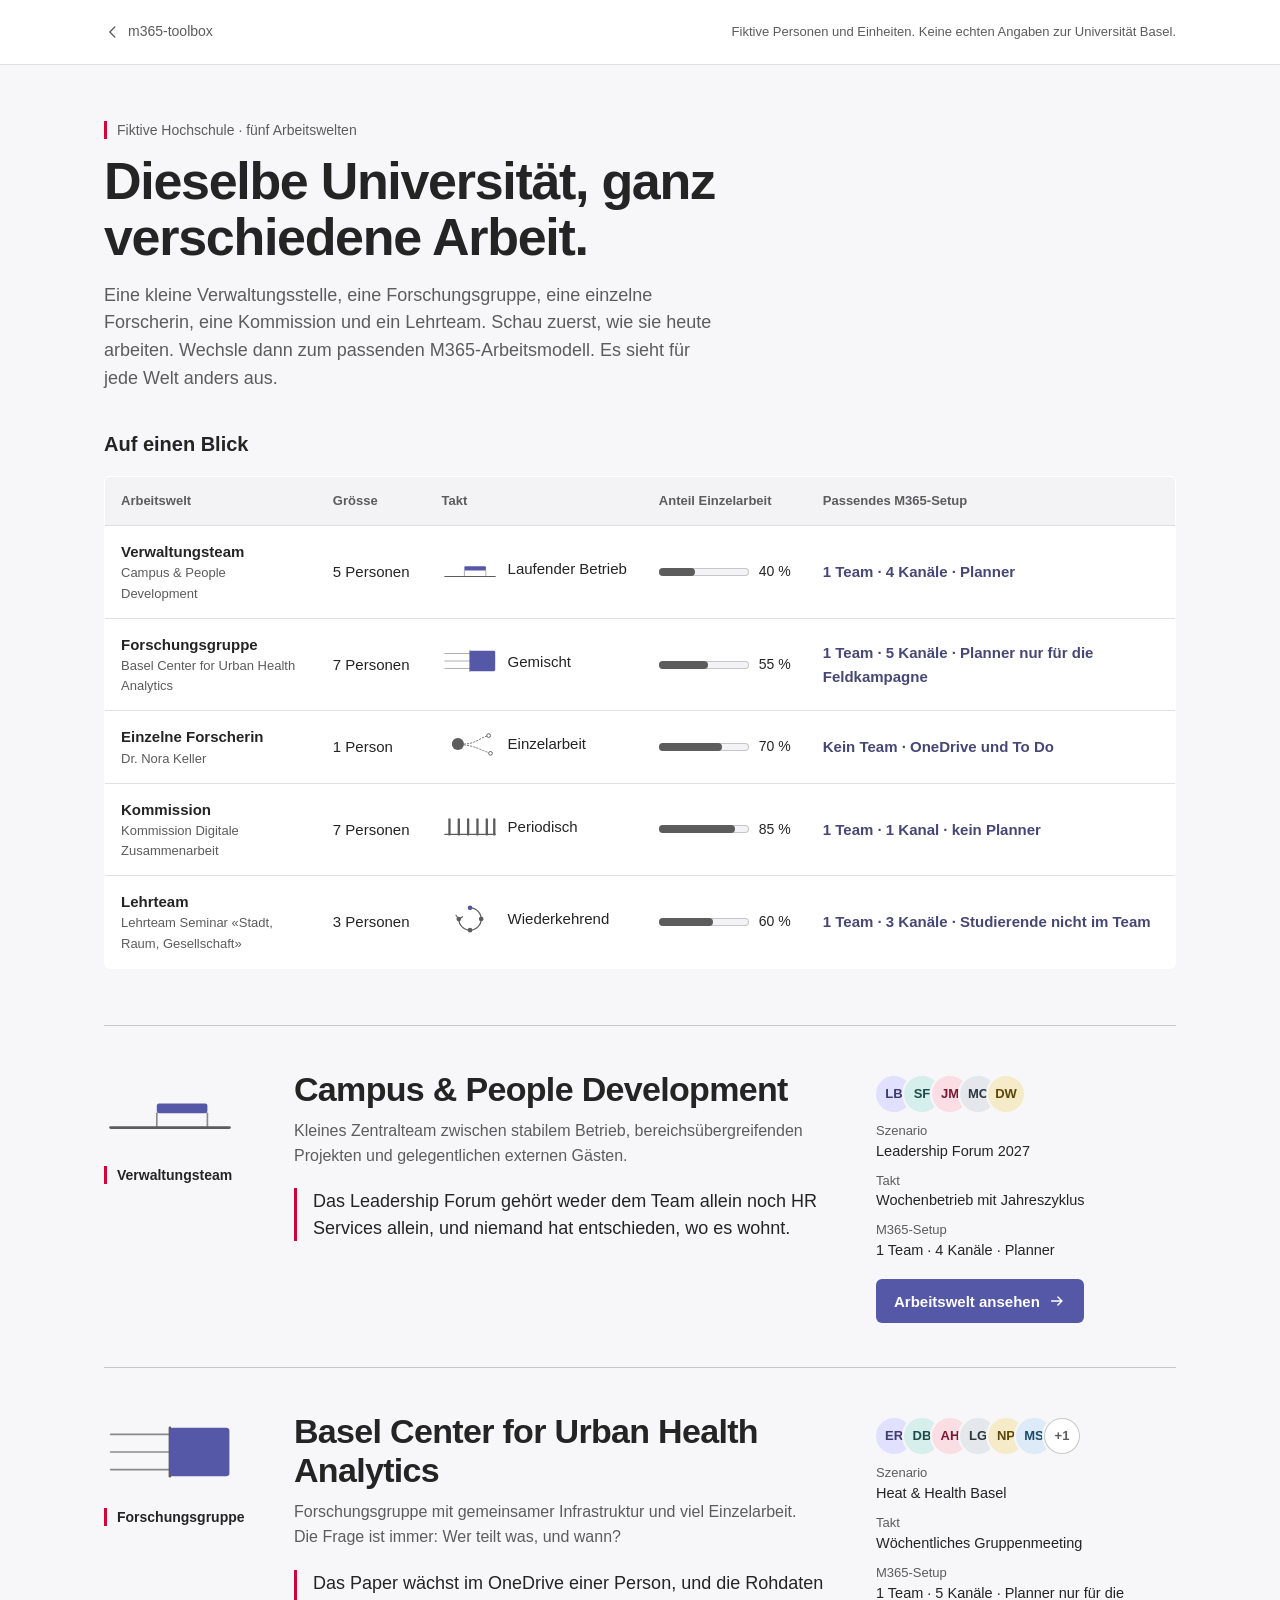
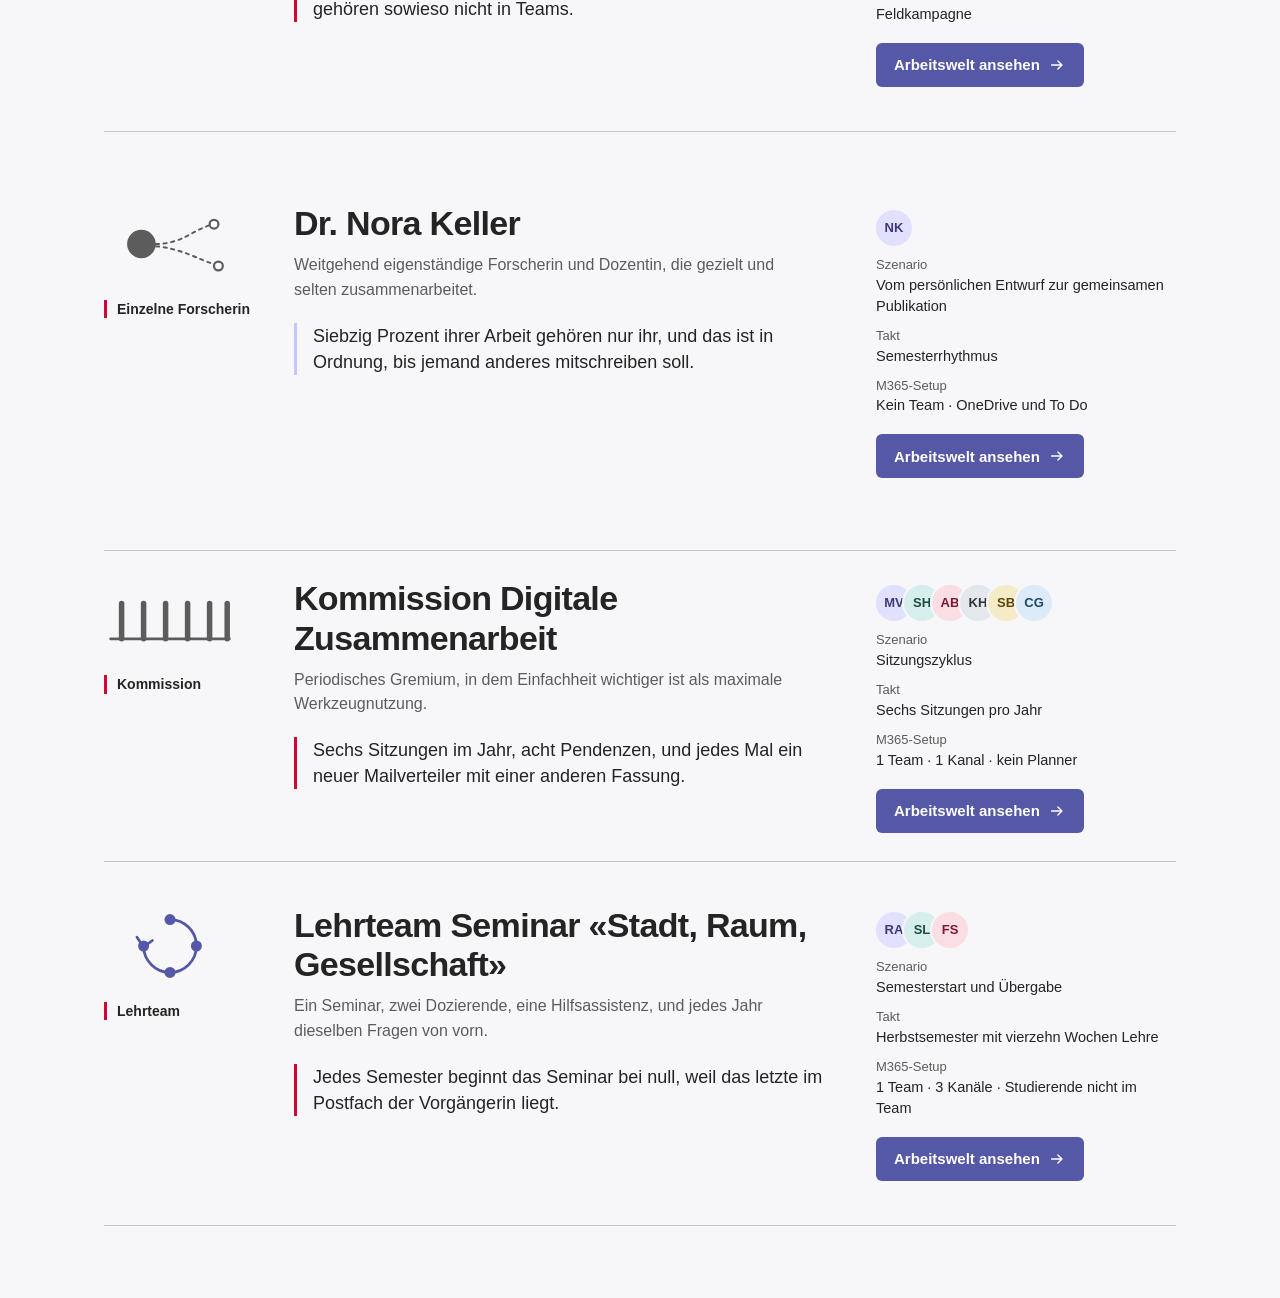
==== team-personas/higher-education/index.html @ 7a52d7ea "update ui" ====
<!DOCTYPE html>
<html lang="de">
<head>
<meta charset="UTF-8">
<meta name="viewport" content="width=device-width, initial-scale=1">
<title>Arbeitswelten Hochschule — m365-toolbox</title>
<meta name="description" content="Fünf fiktive Arbeitswelten einer Hochschule und je ein passendes M365-Arbeitsmodell.">
<link rel="stylesheet" href="../../assets/tokens.css">
<link rel="stylesheet" href="atlas.css">
</head>
<body>

<!-- Icon sprite: small hand-drawn line icons in the Fluent spirit. Always paired with a text label. -->
<svg width="0" height="0" style="position:absolute" aria-hidden="true" focusable="false">
  <defs>
    <symbol id="i-check" viewBox="0 0 20 20"><circle cx="10" cy="10" r="7.25" fill="none" stroke="currentColor" stroke-width="1.5"/><path d="M6.7 10.2l2.3 2.3 4.3-4.6" fill="none" stroke="currentColor" stroke-width="1.5" stroke-linecap="round" stroke-linejoin="round"/></symbol>
    <symbol id="i-alert" viewBox="0 0 20 20"><path d="M10 3.2l7 12.6H3z" fill="none" stroke="currentColor" stroke-width="1.5" stroke-linejoin="round"/><path d="M10 8.2v3.4" stroke="currentColor" stroke-width="1.5" stroke-linecap="round"/><circle cx="10" cy="13.6" r=".9" fill="currentColor"/></symbol>
    <symbol id="i-copy" viewBox="0 0 20 20"><rect x="7.25" y="7.25" width="9" height="9" rx="1.5" fill="none" stroke="currentColor" stroke-width="1.5"/><path d="M12.75 7.25V5A1.5 1.5 0 0 0 11.25 3.5H5A1.5 1.5 0 0 0 3.5 5v6.25A1.5 1.5 0 0 0 5 12.75h2.25" fill="none" stroke="currentColor" stroke-width="1.5"/></symbol>
    <symbol id="i-person" viewBox="0 0 20 20"><circle cx="10" cy="7" r="3" fill="none" stroke="currentColor" stroke-width="1.5"/><path d="M4.5 16.5c.6-3 2.6-4.5 5.5-4.5s4.9 1.5 5.5 4.5" fill="none" stroke="currentColor" stroke-width="1.5" stroke-linecap="round"/></symbol>
    <symbol id="i-box" viewBox="0 0 20 20"><ellipse cx="10" cy="5.5" rx="5.75" ry="2.25" fill="none" stroke="currentColor" stroke-width="1.5"/><path d="M4.25 5.5v9c0 1.25 2.6 2.25 5.75 2.25s5.75-1 5.75-2.25v-9M4.25 10c0 1.25 2.6 2.25 5.75 2.25s5.75-1 5.75-2.25" fill="none" stroke="currentColor" stroke-width="1.5"/></symbol>
    <symbol id="i-arrow" viewBox="0 0 20 20"><path d="M4 10h11m-4-4.5L15.5 10 11 14.5" fill="none" stroke="currentColor" stroke-width="1.5" stroke-linecap="round" stroke-linejoin="round"/></symbol>
    <symbol id="i-back" viewBox="0 0 20 20"><path d="M12 4.5L6.5 10 12 15.5" fill="none" stroke="currentColor" stroke-width="1.5" stroke-linecap="round" stroke-linejoin="round"/></symbol>
    <symbol id="i-print" viewBox="0 0 20 20"><path d="M6 7V3.75h8V7M6 13.5H4.25V7.75h11.5v5.75H14M6 11.75h8v4.5H6z" fill="none" stroke="currentColor" stroke-width="1.5" stroke-linejoin="round"/></symbol>
  </defs>
</svg>

<a class="skip" href="#main">Zum Inhalt</a>

<header class="site no-print">
  <div class="site-in">
    <a class="back" href="../../index.html"><svg class="ic" aria-hidden="true"><use href="#i-back"/></svg>m365-toolbox</a>
    <p class="site-note">Fiktive Personen und Einheiten. Keine echten Angaben zur Universität Basel.</p>
  </div>
</header>

<main id="main" tabindex="-1">
  <noscript><p class="wrap noscript">Diese Seite braucht JavaScript, um die Arbeitswelten aus <code>worlds.js</code> darzustellen.</p></noscript>
  <div id="app"></div>
</main>

<p id="live" class="sr-only" role="status" aria-live="polite"></p>

<script src="worlds.js"></script>
<script src="atlas.js"></script>
</body>
</html>
---- assets/tokens.css ----
/* ============================================================
   m365-toolbox — geteilte Tokens und Basiskomponenten
   Universität Basel CI
   ============================================================ */

:root{
  --ink:#2D373C;
  --ink-2:#46505A;
  --mint:#A5D7D2;
  --mint-light:#D2EBE9;
  --red:#D20537;
  --page:#F1F4F3;
  --card:#FFFFFF;
  --line:#DCE3E2;
  --line-strong:#B9C4C3;
}

*{margin:0;padding:0;box-sizing:border-box}
html{-webkit-text-size-adjust:100%}

body{
  font-family:"Segoe UI","Helvetica Neue",Arial,sans-serif;
  background:var(--page);
  color:var(--ink);
  line-height:1.55;
  padding:32px 20px 64px;
}
.wrap{max-width:1180px;margin:0 auto}

/* ---------- Kopf ---------- */
.back{
  display:inline-block;font-size:13.5px;color:var(--ink-2);
  text-decoration:none;border-bottom:1px solid var(--line-strong);
  margin-bottom:22px;padding-bottom:2px;
}
.back:hover{color:var(--red);border-color:var(--red)}

header{margin-bottom:28px;max-width:70ch}
.kicker{
  display:inline-block;font-size:13px;color:var(--ink-2);
  border-left:3px solid var(--red);padding-left:10px;margin-bottom:14px;
}
h1{
  font-size:clamp(28px,4.4vw,42px);font-weight:600;letter-spacing:-.02em;
  line-height:1.12;margin-bottom:12px;
}
header p{color:var(--ink-2);font-size:17px}

/* ---------- Flächen ---------- */
.panel{
  background:var(--card);border:1px solid var(--line);border-radius:4px;
  padding:32px;margin-bottom:20px;
}
.panel-head{
  display:flex;align-items:baseline;justify-content:space-between;
  gap:16px;flex-wrap:wrap;margin-bottom:20px;
}
.panel-head h2{font-size:20px;font-weight:600}
.panel-head p{font-size:14px;color:var(--ink-2)}

/* ---------- Bedienelemente ---------- */
.btn{
  font:inherit;font-size:14px;cursor:pointer;background:var(--ink);color:#fff;
  border:none;border-radius:3px;padding:10px 18px;
}
.btn:hover{background:#1c2428}
.btn:focus-visible{outline:3px solid var(--red);outline-offset:2px}
.btn.ghost{background:#fff;color:var(--ink);border:1.5px solid var(--line-strong)}
.btn.ghost:hover{background:var(--mint-light)}
.btn-row{display:flex;gap:10px;flex-wrap:wrap}

.link{
  background:none;border:none;font:inherit;font-size:14px;color:var(--ink-2);
  cursor:pointer;padding:4px 0;border-bottom:1px solid var(--line-strong);
}
.link:hover{color:var(--red);border-color:var(--red)}
.link:focus-visible{outline:2px solid var(--red);outline-offset:3px}
.nav{margin-top:24px;display:flex;gap:20px;align-items:center;flex-wrap:wrap}

footer{
  margin-top:40px;font-size:13px;color:var(--ink-2);
  display:flex;justify-content:space-between;gap:16px;flex-wrap:wrap;
}

@media(max-width:640px){
  body{padding:20px 14px 48px}
  .panel{padding:22px 18px}
}
@media print{
  body{background:#fff;padding:0}
  .panel{border:none;padding:0;margin-bottom:24px;break-inside:avoid}
  .no-print{display:none!important}
  .back{display:none}
}
@media(prefers-reduced-motion:reduce){*{transition:none!important}}
---- team-personas/higher-education/atlas.css ----
/* Higher-education atlas: local styles. Fluent 2 as reference grammar (type scale, neutrals, hairlines,
   restrained indigo), Uni Basel red/mint as identity. Uni colours come from ../../assets/tokens.css. */

:root{
  --brand-50:#F5F4FF;
  --brand-100:#ECEBFF;
  --brand-300:#C8C6FF;
  --brand-600:#5558A6;
  --brand-700:#464775;
  --bg:#F7F7F9;
  --surface:#FFFFFF;
  --surface-2:#F3F3F5;
  --text:#242424;
  --text-2:#5C5C5C;
  --stroke:#E0E0E0;
  --stroke-2:#C7C7C7;
  --danger:#C50F1F;
  --warn:#8A6D1D;
  --ok:#0F6E0F;
  --radius:6px;
  --shadow:0 1px 2px rgba(0,0,0,.08),0 2px 8px rgba(0,0,0,.05);
  --font:"Segoe UI","Segoe UI Variable","Helvetica Neue",Arial,sans-serif;
}

html{scroll-padding-top:76px}
body{
  font-family:var(--font);background:var(--bg);color:var(--text);
  font-size:16px;line-height:1.55;padding:0;
}
a{color:inherit}
/* tokens.css styles bare <header>; this page uses several */
header.site,header.hero,header.sec-h{max-width:none;margin-bottom:0}
:focus-visible{outline:2px solid var(--brand-600);outline-offset:2px;border-radius:2px}
main:focus{outline:none}
h1:focus{outline:none}
.sr-only{position:absolute;width:1px;height:1px;margin:-1px;padding:0;overflow:hidden;clip:rect(0,0,0,0);white-space:nowrap;border:0}
.skip{position:absolute;left:12px;top:-60px;background:var(--surface);padding:10px 14px;border:2px solid var(--brand-600);z-index:50}
.skip:focus{top:12px}
.ic{width:18px;height:18px;flex:none;vertical-align:-3px}
.wrap{max-width:1120px;margin:0 auto;padding:0 24px}
.noscript{padding-top:32px}
ul.plain{list-style:none;padding:0}
ul.plain li{padding:3px 0}
.k{font-size:13px;color:var(--text-2);margin-right:6px}

/* ---------- site bar ---------- */
.site{background:var(--surface);border-bottom:1px solid var(--stroke)}
.site-in{max-width:1120px;margin:0 auto;padding:12px 24px;display:flex;gap:16px;align-items:center;justify-content:space-between;flex-wrap:wrap}
.site .back{margin:0;border:0;display:inline-flex;gap:6px;align-items:center;font-size:14px;color:var(--text-2);padding:8px 0;min-height:40px;text-decoration:none}
.site .back:hover{color:var(--brand-600);text-decoration:underline}
.site-note{font-size:13px;color:var(--text-2)}

/* ---------- atlas intro ---------- */
.kick{font-size:14px;color:var(--text-2);border-left:3px solid var(--red);padding-left:10px;margin-bottom:14px;line-height:1.3}
.intro{padding:56px 0 36px;max-width:70ch}
.intro h1,.hero h1{font-size:clamp(32px,5.2vw,52px);font-weight:600;letter-spacing:-.025em;line-height:1.08}
.lede{font-size:18px;color:var(--text-2);margin-top:16px;max-width:62ch}
.h-sec{font-size:20px;font-weight:600;margin-bottom:16px}

/* ---------- at-a-glance table ---------- */
.glance{margin-bottom:56px}
.cmp{width:100%;border-collapse:collapse;background:var(--surface);border:1px solid var(--stroke);border-radius:var(--radius);overflow:hidden;font-size:15px}
.cmp th,.cmp td{text-align:left;padding:14px 16px;vertical-align:middle;border-bottom:1px solid var(--stroke)}
.cmp thead th{font-size:13px;font-weight:600;color:var(--text-2);background:var(--surface-2)}
.cmp tbody tr:last-child>*{border-bottom:0}
.cmp tbody th{font-weight:600}
.cmp td{white-space:nowrap}
.cmp td.fp{white-space:normal}
.cmp tbody th a{text-decoration:none}
.cmp tbody th a:hover{color:var(--brand-600);text-decoration:underline}
.cmp .sub{display:block;font-weight:400;font-size:13px;color:var(--text-2);max-width:26ch}
.cmp .fp{font-weight:600;color:var(--brand-700)}
.tkt{display:inline-flex;align-items:center;gap:10px}
.tkt .glyph{width:56px;height:34px}
.meter{display:flex;align-items:center;gap:10px}
.meter .bar{display:block;position:relative;width:90px;height:8px;border-radius:4px;background:var(--surface-2);box-shadow:inset 0 0 0 1px var(--stroke-2)}
.meter .bar::after{content:"";position:absolute;inset:0 auto 0 0;width:var(--v);border-radius:4px;background:var(--text-2)}
.meter .num{font-size:14px;font-variant-numeric:tabular-nums;min-width:3.4ch}
.meter.big{margin-bottom:12px}
.meter.big .bar{width:100%;height:10px;border-radius:5px}
.meter.big .bar::after{border-radius:5px}

/* ---------- glyphs ---------- */
.glyph{display:block;width:120px;height:72px;color:var(--text-2)}
.glyph .g-base{stroke:currentColor;stroke-width:2.5;stroke-linecap:round;fill:none}
.glyph .g-thin{stroke:currentColor;stroke-width:1.5;stroke-linecap:round;fill:none;opacity:.7}
.glyph .g-tick{stroke:currentColor;stroke-width:5;stroke-linecap:round}
.glyph .g-acc{fill:var(--brand-600);stroke:none}
.glyph .g-solid{fill:currentColor}
.glyph .g-dot{fill:var(--surface);stroke:currentColor;stroke-width:2}
.glyph .g-dash{stroke:currentColor;stroke-width:1.75;stroke-dasharray:3 4;fill:none;stroke-linecap:round}

/* ---------- avatars ---------- */
.av{width:36px;height:36px;border-radius:50%;display:inline-flex;align-items:center;justify-content:center;font-size:13px;font-weight:600;flex:none;box-shadow:0 0 0 2px var(--bg)}
.av-0{background:#E2E0FF;color:#3B3C73}.av-1{background:#D6EFEC;color:#1E4D49}.av-2{background:#FBDDE4;color:#7A1932}
.av-3{background:#E4E7EB;color:#2D373C}.av-4{background:#F6EBC8;color:#5C4709}.av-5{background:#DCEBF7;color:#1B4A6B}
.av-more{background:var(--surface);color:var(--text-2);box-shadow:inset 0 0 0 1px var(--stroke-2),0 0 0 2px var(--bg)}
.avs{list-style:none;display:flex;padding:0}
.avs li+li{margin-left:-8px}

/* ---------- atlas world rows ---------- */
.worlds{padding-bottom:72px}
.world{display:grid;grid-template-columns:150px minmax(0,1fr) 300px;gap:40px;padding:44px 0;border-top:1px solid var(--stroke-2);align-items:start}
.world:last-child{border-bottom:1px solid var(--stroke-2)}
.world-sig .glyph{width:132px;height:80px;margin-bottom:16px}
.world-sig .kick{font-weight:600;color:var(--text);margin:0}
.world h2{font-size:clamp(24px,3.2vw,34px);font-weight:600;letter-spacing:-.02em;line-height:1.15}
.world h2 a{text-decoration:none}
.world h2 a:hover{color:var(--brand-600)}
.world .tag{color:var(--text-2);margin-top:10px;max-width:58ch}
.tension{margin:20px 0 0;max-width:58ch;font-size:18px;line-height:1.45;font-weight:500;border-left:3px solid var(--red);padding-left:16px}
.world-side{display:flex;flex-direction:column;gap:10px;padding-top:6px}
.world-side .meta{font-size:14.5px;line-height:1.45}
.world-side .meta .k{display:block;margin:0}
.go{display:inline-flex;align-items:center;gap:8px;margin-top:8px;align-self:flex-start;min-height:44px;padding:0 18px;border-radius:var(--radius);background:var(--brand-600);color:#fff;text-decoration:none;font-weight:600;font-size:15px}
.go:hover{background:var(--brand-700)}
.go:focus-visible{outline-color:var(--text);outline-offset:3px}
/* patterns change the row's rhythm, not only its copy */
.world[data-pattern=solo]{padding:72px 0}
.world[data-pattern=solo] .tension{border-left-color:var(--brand-300)}
.world[data-pattern=periodic]{padding:28px 0}
.world[data-pattern=cyclic] .world-sig .glyph{color:var(--brand-600)}
.world[data-pattern=mixed] .world-main{max-width:68ch}

/* ---------- world page ---------- */
.world-page{padding-bottom:72px}
.crumbs{display:flex;gap:10px;align-items:center;font-size:14px;color:var(--text-2);padding:22px 0 8px;flex-wrap:wrap}
.crumbs a{display:inline-flex;align-items:center;min-height:40px;text-decoration:underline;text-underline-offset:3px}
.crumbs a:hover{color:var(--brand-600)}
.hero{display:grid;grid-template-columns:minmax(0,1fr) 320px;gap:56px;padding:28px 0 44px;align-items:start}
.hero .lede{margin-top:14px}
.hero-side{padding-top:6px}
.hero-side .glyph{width:156px;height:94px;margin-bottom:20px}
.facts{display:grid;gap:0}
.facts>div{display:grid;grid-template-columns:96px 1fr;gap:12px;padding:10px 0;border-top:1px solid var(--stroke)}
.facts dt{font-size:13px;color:var(--text-2);padding-top:2px}
.facts dd{font-size:15px;font-weight:500}

/* ---------- the switch ---------- */
.switch{position:sticky;top:0;z-index:20;background:rgba(247,247,249,.97);border-bottom:1px solid var(--stroke);box-shadow:0 1px 0 rgba(0,0,0,.02)}
.switch-in{display:flex;gap:16px;align-items:center;justify-content:space-between;padding:10px 0}
.tabs{display:inline-flex;background:var(--surface-2);border:1px solid var(--stroke-2);border-radius:8px;padding:3px;gap:2px;max-width:100%}
.tab{font:inherit;font-size:15px;font-weight:600;color:var(--text-2);background:transparent;border:0;border-radius:6px;padding:0 20px;min-height:42px;cursor:pointer;white-space:nowrap}
.tab:hover{color:var(--text);background:rgba(255,255,255,.7)}
.tab[aria-selected=true]{background:var(--surface);color:var(--text);box-shadow:var(--shadow)}
#tab-heute[aria-selected=true]{box-shadow:var(--shadow),inset 0 -3px 0 var(--red)}
#tab-m365[aria-selected=true]{color:var(--brand-700);box-shadow:var(--shadow),inset 0 -3px 0 var(--brand-600)}
#tab-vergleich[aria-selected=true]{box-shadow:var(--shadow),inset 0 -3px 0 var(--text-2)}
.tab-cmp{display:none}
.print{font:inherit;font-size:14px;color:var(--text-2);background:none;border:0;display:inline-flex;gap:6px;align-items:center;min-height:42px;padding:0 10px;cursor:pointer;border-radius:var(--radius)}
.print:hover{color:var(--brand-600);background:var(--brand-50)}
@media (min-width:1000px){.tab-cmp{display:inline-block}}

/* ---------- panels and sections ---------- */
.panel{padding-top:32px}
.panel[hidden]{display:none}
.side-tag{font-size:13px;font-weight:600;color:var(--text-2);padding-bottom:8px;border-bottom:3px solid var(--red);display:inline-block;margin-bottom:8px}
.panel-b .side-tag{border-bottom-color:var(--brand-600);color:var(--brand-700)}
.sec{display:grid;grid-template-columns:230px minmax(0,1fr);gap:40px;padding:36px 0;border-top:1px solid var(--stroke)}
.panel>.side-tag+.sec{border-top:0;padding-top:20px}
.sec-h h3{font-size:22px;font-weight:600;letter-spacing:-.01em;line-height:1.2}
.sec-h p{font-size:14.5px;color:var(--text-2);margin-top:6px;max-width:26ch}
.sec-b{min-width:0;max-width:78ch}
.sec-b h4{font-size:15px;font-weight:600;margin-bottom:8px}
.sec-b h4.sub-h{margin-top:28px;color:var(--text-2);font-size:14px}
.sec-b>.sub-h:first-child{margin-top:0}
.sec-b p{max-width:68ch}
.note{font-size:14px;color:var(--text-2)}

/* people */
.people{list-style:none;padding:0;display:grid;gap:0}
.people li{display:flex;gap:14px;align-items:flex-start;padding:12px 0;border-top:1px solid var(--stroke)}
.people li:first-child{border-top:0;padding-top:0}
.pn{display:grid;gap:1px;font-size:15px}
.pn span{color:var(--text-2);font-size:14px}
.pn .pf{color:var(--text);font-size:14.5px;margin-top:2px}
.rings{margin-top:28px;display:grid;gap:0}
.ring{border-left:3px solid var(--stroke-2);padding:2px 0 2px 16px;margin-bottom:18px}
.ring h4{font-size:14px;color:var(--text-2);margin-bottom:6px}
.ring ul{list-style:none;padding:0}
.ring li{padding:2px 0}
.r-near{border-left-color:var(--mint)}
.r-occ{border-left-color:var(--stroke-2)}
.r-ext{border-left-color:var(--brand-300);border-left-style:dashed}
.ring .people li{border:0;padding:6px 0}

/* rhythm */
.steps{list-style:none;padding:0;counter-reset:s;display:grid;grid-template-columns:repeat(auto-fit,minmax(150px,1fr));gap:0;margin-bottom:18px}
.steps li{counter-increment:s;position:relative;padding:14px 14px 0 0;border-top:3px solid var(--stroke-2);font-size:14.5px;font-weight:500}
.steps li::before{content:counter(s);display:block;font-size:12.5px;color:var(--text-2);font-weight:400;margin-bottom:2px}
.steps li:first-child{border-top-color:var(--text-2)}
.life{color:var(--text-2);font-size:15px}
.mix{margin-top:24px}
.scen{margin-top:28px;padding:20px 22px;background:var(--surface);border:1px solid var(--stroke);border-left:3px solid var(--red);border-radius:var(--radius)}
.scen h4{font-size:16px;margin-bottom:6px}
.scen .stakes{color:var(--text-2);font-size:15px;margin-top:8px}
.stages{list-style:none;padding:0;margin-top:14px;display:grid;gap:8px}
.stages li{display:grid;gap:0;font-size:14.5px;padding-left:14px;border-left:2px solid var(--stroke-2)}
.stages li span{color:var(--text-2)}

/* tools and artefacts */
.tools{list-style:none;padding:0;background:var(--surface);border:1px solid var(--stroke);border-radius:var(--radius)}
.tool{display:flex;gap:16px;justify-content:space-between;align-items:flex-start;padding:12px 16px;border-top:1px solid var(--stroke)}
.tool:first-child{border-top:0}
.tn{display:grid;gap:0;min-width:0;font-size:15px}
.tn span{font-size:14px;color:var(--text-2)}
.role{display:inline-flex;gap:6px;align-items:flex-start;font-size:13.5px;font-weight:500;text-align:right;max-width:22ch;line-height:1.3;padding-top:2px}
.role .ic{width:16px;height:16px;margin-top:1px}
.tone-ok .role{color:var(--ok)}
.tone-bad .role{color:var(--danger)}
.tone-out .role{color:var(--brand-700)}
.arts{list-style:none;padding:0}
.arts li{padding:12px 0;border-top:1px solid var(--stroke)}
.arts li:first-child{border-top:0;padding-top:0}
.an{display:flex;gap:10px;align-items:baseline;flex-wrap:wrap}
.arts p{font-size:14.5px;color:var(--text-2);margin-top:2px}
.st{font-size:12.5px;color:var(--text-2);border:1px solid var(--stroke-2);border-radius:10px;padding:0 8px;line-height:1.5}
.st-shared{border-color:var(--brand-300);color:var(--brand-700)}

.frictions{list-style:none;padding:0}
.frictions li{padding:9px 0 9px 22px;border-top:1px solid var(--stroke);position:relative}
.frictions li:first-child{border-top:0;padding-top:0}
.frictions li::before{content:"";position:absolute;left:2px;top:.95em;width:8px;height:8px;border-radius:50%;background:var(--red)}
.frictions li:first-child::before{top:.4em}
.tens{margin-top:20px;padding-top:16px;border-top:1px solid var(--stroke);color:var(--text-2)}

.two{display:grid;grid-template-columns:1fr 1fr;gap:32px}
.two ul{list-style:none;padding:0}
.two li{padding:4px 0}
.moves{list-style:none;padding:0}
.moves li{display:grid;gap:2px;padding:12px 0;border-top:1px solid var(--stroke)}
.moves li:first-child{border-top:0;padding-top:0}
.moves li span{color:var(--text-2);font-size:15px}

/* ---------- side B ---------- */
.panel-b .sec-h h3{color:var(--brand-700)}
.fp-big{font-size:clamp(24px,3.4vw,34px);font-weight:600;letter-spacing:-.02em;line-height:1.2;color:var(--brand-700);margin-bottom:12px}
.fp-big.sm{font-size:22px}
.setup-lead{font-weight:500;margin-bottom:8px}
.cats{display:grid;gap:0}
.cat{padding:20px 0;border-top:1px solid var(--stroke)}
.cat:first-child{border-top:0;padding-top:0}
.cat h4{font-size:17px;margin-bottom:12px}
.cells{display:grid;grid-template-columns:repeat(4,minmax(0,1fr));gap:16px}
.cell h5{font-size:12.5px;font-weight:600;color:var(--text-2);margin-bottom:4px}
.cell p{font-size:14.5px;line-height:1.45}
.cell .none{color:var(--text-2)}
.c-m365 h5{color:var(--brand-700)}
.c-m365 p{font-weight:500}
.c-chg{border-top:3px solid var(--brand-600);padding-top:8px}
.c-stay{border-top:3px solid var(--mint);padding-top:8px}
.c-m365{border-top:3px solid var(--brand-300);padding-top:8px}
.c-out{border-top:3px dashed var(--stroke-2);padding-top:8px}

.track{display:grid;grid-template-columns:minmax(0,1fr) 24px minmax(0,1fr) 24px minmax(0,1fr);gap:8px;align-items:stretch}
.zone{background:var(--surface);border:1px solid var(--stroke);border-radius:var(--radius);padding:16px 16px 12px}
.zone h4{margin-bottom:0}
.zone .zs{font-size:13px;color:var(--text-2);margin-bottom:10px}
.zone ul{list-style:none;padding:0;font-size:14.5px}
.zone li{padding:4px 0;border-top:1px solid var(--stroke)}
.zone li:first-child{border-top:0}
.z-p{border-top:3px solid var(--mint)}
.z-s{border-top:3px solid var(--brand-600)}
.z-o{border-top:3px dashed var(--stroke-2);background:var(--surface-2)}
.zarrow{display:flex;align-items:center;justify-content:center;color:var(--text-2)}

.picks{list-style:none;padding:0}
.picks li{padding:20px 0;border-top:1px solid var(--stroke)}
.picks li:first-child{border-top:0;padding-top:0}
.picks h4{font-weight:500;font-size:16px;color:var(--text-2)}
.pick{margin:6px 0 4px;font-size:17px}
.pick .k{color:var(--brand-700);font-weight:600}
.pick strong{font-weight:600}
.boundary{font-size:18px;line-height:1.5;padding:16px 20px;background:var(--brand-50);border-left:3px solid var(--brand-600);border-radius:0 var(--radius) var(--radius) 0}
.anti{list-style:none;padding:0}
.anti li{padding:6px 0 6px 26px;position:relative}
.anti li::before{content:"×";position:absolute;left:4px;top:5px;font-weight:700;color:var(--danger)}
.mods{margin-top:12px;border-top:1px solid var(--stroke);padding-top:20px;color:var(--text-2)}
.mods summary{cursor:pointer;font-size:14.5px;font-weight:600;min-height:40px;display:flex;align-items:center}
.mods ul{list-style:none;padding:8px 0 0}
.mods li{display:grid;gap:0;padding:8px 0;font-size:14.5px}
.mods li strong{color:var(--text)}

/* ---------- compare ---------- */
.compare{display:grid;grid-template-columns:1fr 1fr;gap:24px;align-items:start}
.side{background:var(--surface);border:1px solid var(--stroke);border-radius:var(--radius);padding:24px 28px}
.side-a{border-top:3px solid var(--red)}
.side-b{border-top:3px solid var(--brand-600)}
.side h3{font-size:20px;margin-bottom:16px}
.side-b h3{color:var(--brand-700)}
.side h4{font-size:14px;color:var(--text-2);margin:20px 0 8px}
.tools.tight{border:0;background:none}
.tools.tight .tool{padding:8px 0}
.crow{padding:12px 0;border-top:1px solid var(--stroke)}
.crow h4{margin:0 0 2px;color:var(--text);font-size:15px}
.crow p{font-size:14.5px}
.crow .out{color:var(--text-2);margin-top:4px}

/* ---------- other worlds ---------- */
.others{margin-top:56px;padding-top:32px;border-top:1px solid var(--stroke-2)}
.others ul{list-style:none;padding:0;display:grid;grid-template-columns:repeat(4,minmax(0,1fr));gap:0 24px}
.others a{display:grid;gap:2px;padding:14px 0;border-top:3px solid var(--stroke-2);text-decoration:none;min-height:44px}
.others a:hover{border-top-color:var(--brand-600)}
.others a:hover .on{color:var(--brand-600)}
.others .ol{font-size:13px;color:var(--text-2)}
.others .on{font-weight:600;line-height:1.3}
.others .of{font-size:13.5px;color:var(--brand-700)}

/* ---------- responsive ---------- */
@media (max-width:1000px){
  .world{grid-template-columns:120px minmax(0,1fr);gap:28px}
  .world-side{grid-column:2}
  .hero{grid-template-columns:1fr;gap:28px}
  .hero-side{display:grid;grid-template-columns:auto 1fr;gap:24px;align-items:start}
  .hero-side .glyph{margin:0}
  .sec{grid-template-columns:1fr;gap:16px}
  .sec-h p{max-width:none}
  .cells{grid-template-columns:1fr 1fr}
  .others ul{grid-template-columns:1fr 1fr}
}
@media (max-width:900px){
  .cmp thead{position:absolute;width:1px;height:1px;overflow:hidden;clip:rect(0,0,0,0)}
  .cmp,.cmp tbody,.cmp tr,.cmp th,.cmp td{display:block}
  .cmp tr{padding:14px 16px;border-bottom:1px solid var(--stroke)}
  .cmp tbody tr:last-child{border-bottom:0}
  .cmp th,.cmp td{border:0;padding:3px 0}
  .cmp td::before{content:attr(data-l);display:inline-block;min-width:9.5em;font-size:13px;color:var(--text-2)}
  .cmp .sub{max-width:none}
  .cmp td{white-space:normal}
}
@media (max-width:720px){
  .wrap,.site-in{padding-left:16px;padding-right:16px}
  .intro{padding:36px 0 28px}
  .lede{font-size:17px}
  .world,.world[data-pattern=solo],.world[data-pattern=periodic]{grid-template-columns:1fr;gap:20px;padding:36px 0}
  .world-sig{display:flex;gap:16px;align-items:center}
  .world-sig .glyph{width:84px;height:52px;margin:0}
  .world-side{grid-column:auto}
  .hero-side{grid-template-columns:1fr}
  .hero-side .glyph{width:100px;height:60px}
  .switch-in{flex-wrap:wrap;gap:6px}
  .tabs{width:100%}
  .tab{flex:1;padding:0 8px;font-size:14.5px;white-space:normal;line-height:1.2}
  .print{display:none}
  .sec{padding:28px 0}
  .two{grid-template-columns:1fr;gap:20px}
  .cells{grid-template-columns:1fr}
  .track{grid-template-columns:1fr}
  .zarrow{transform:rotate(90deg);height:24px}
  .tool{flex-direction:column;gap:4px}
  .role{text-align:left;max-width:none}
  .others ul{grid-template-columns:1fr}
  .side{padding:20px}
}

/* ---------- print: both sides, one world, no controls ---------- */
@media print{
  :root{--bg:#fff}
  body{background:#fff;font-size:10.5pt;line-height:1.4}
  .no-print,.skip,.tab,.go{display:none!important}
  .wrap{max-width:none;padding:0}
  .panel-a[hidden],.panel-b[hidden]{display:block!important}
  .panel-c{display:none!important}
  .panel-b{break-before:page}
  .hero{grid-template-columns:1fr 220px;gap:24px;padding:0 0 16px}
  .hero h1{font-size:26pt}
  .sec{grid-template-columns:150px 1fr;gap:20px;padding:14px 0;break-inside:avoid}
  .sec-b{max-width:none}
  .cat,.picks li,.scen,.zone,.tool{break-inside:avoid}
  .cells{grid-template-columns:repeat(4,1fr)}
  .track{grid-template-columns:1fr 14px 1fr 14px 1fr}
  .tools,.zone,.scen{box-shadow:none}
  .meter .bar,.meter .bar::after,.glyph *,.av,.c-chg,.c-stay,.c-m365,.c-out,.boundary,.z-p,.z-s,.z-o{print-color-adjust:exact;-webkit-print-color-adjust:exact}
  a{text-decoration:none}
  .world{break-inside:avoid}
  /* compact: a world should land on a few pages, so drop the long lists a printout does not need */
  body{font-size:9pt;line-height:1.35}
  .arts,.stages,.moves,.mix p,.sub-h,.rings .note,.pf{display:none!important}
  .sec{padding:9px 0;gap:14px;grid-template-columns:120px 1fr}
  .sec-h h3{font-size:12pt}
  .sec-h p{font-size:8pt}
  .hero{padding:0 0 8px}
  .hero h1{font-size:20pt}
  .lede{font-size:10pt;margin-top:6px}
  .tension{font-size:10pt;margin-top:8px}
  .hero-side .glyph{display:none}
  .crumbs{display:none}
  .panel{padding-top:8px}
  .people li{padding:4px 0}
  .tool{padding:4px 10px}
  .cat{padding:8px 0}
  .picks li{padding:8px 0}
  .fp-big{font-size:14pt}
  .scen{padding:8px 12px;margin-top:10px}
  .steps li{padding-top:6px}
  .people{grid-template-columns:1fr 1fr;column-gap:16px}
  .people li,.people li:first-child{border:0;padding:3px 0}
  .av{width:26px;height:26px;font-size:10px}
  .rings{margin-top:8px;grid-template-columns:1fr 1fr;column-gap:16px}
  .ring{margin-bottom:8px}
  .frictions{columns:2;column-gap:20px}
  .frictions li{break-inside:avoid;padding:3px 0 3px 18px;border:0}
  .frictions li::before{top:.7em!important}
  .tools{columns:2;column-gap:12px}
  .tool{break-inside:avoid;flex-direction:column;gap:0}
  .role{text-align:left;max-width:none}
  .scen p:not(.stakes){display:none}
  .scen .stakes{margin:0}
  .cell p{font-size:8.5pt}
  .zone ul{font-size:8.5pt}
  .tens{margin-top:6px;padding-top:6px}
  .life{display:none}
  .mix{margin-top:8px}
  .boundary{font-size:10pt;padding:8px 12px}
  .two{gap:16px}
  .pick{font-size:10pt}
  .cat h4{margin-bottom:4px}
}

@media (prefers-reduced-motion:reduce){
  *,*::before,*::after{transition:none!important;animation:none!important;scroll-behavior:auto!important}
}
@media (forced-colors:active){
  .tab[aria-selected=true]{outline:2px solid Highlight}
  .meter .bar::after{background:CanvasText}
}
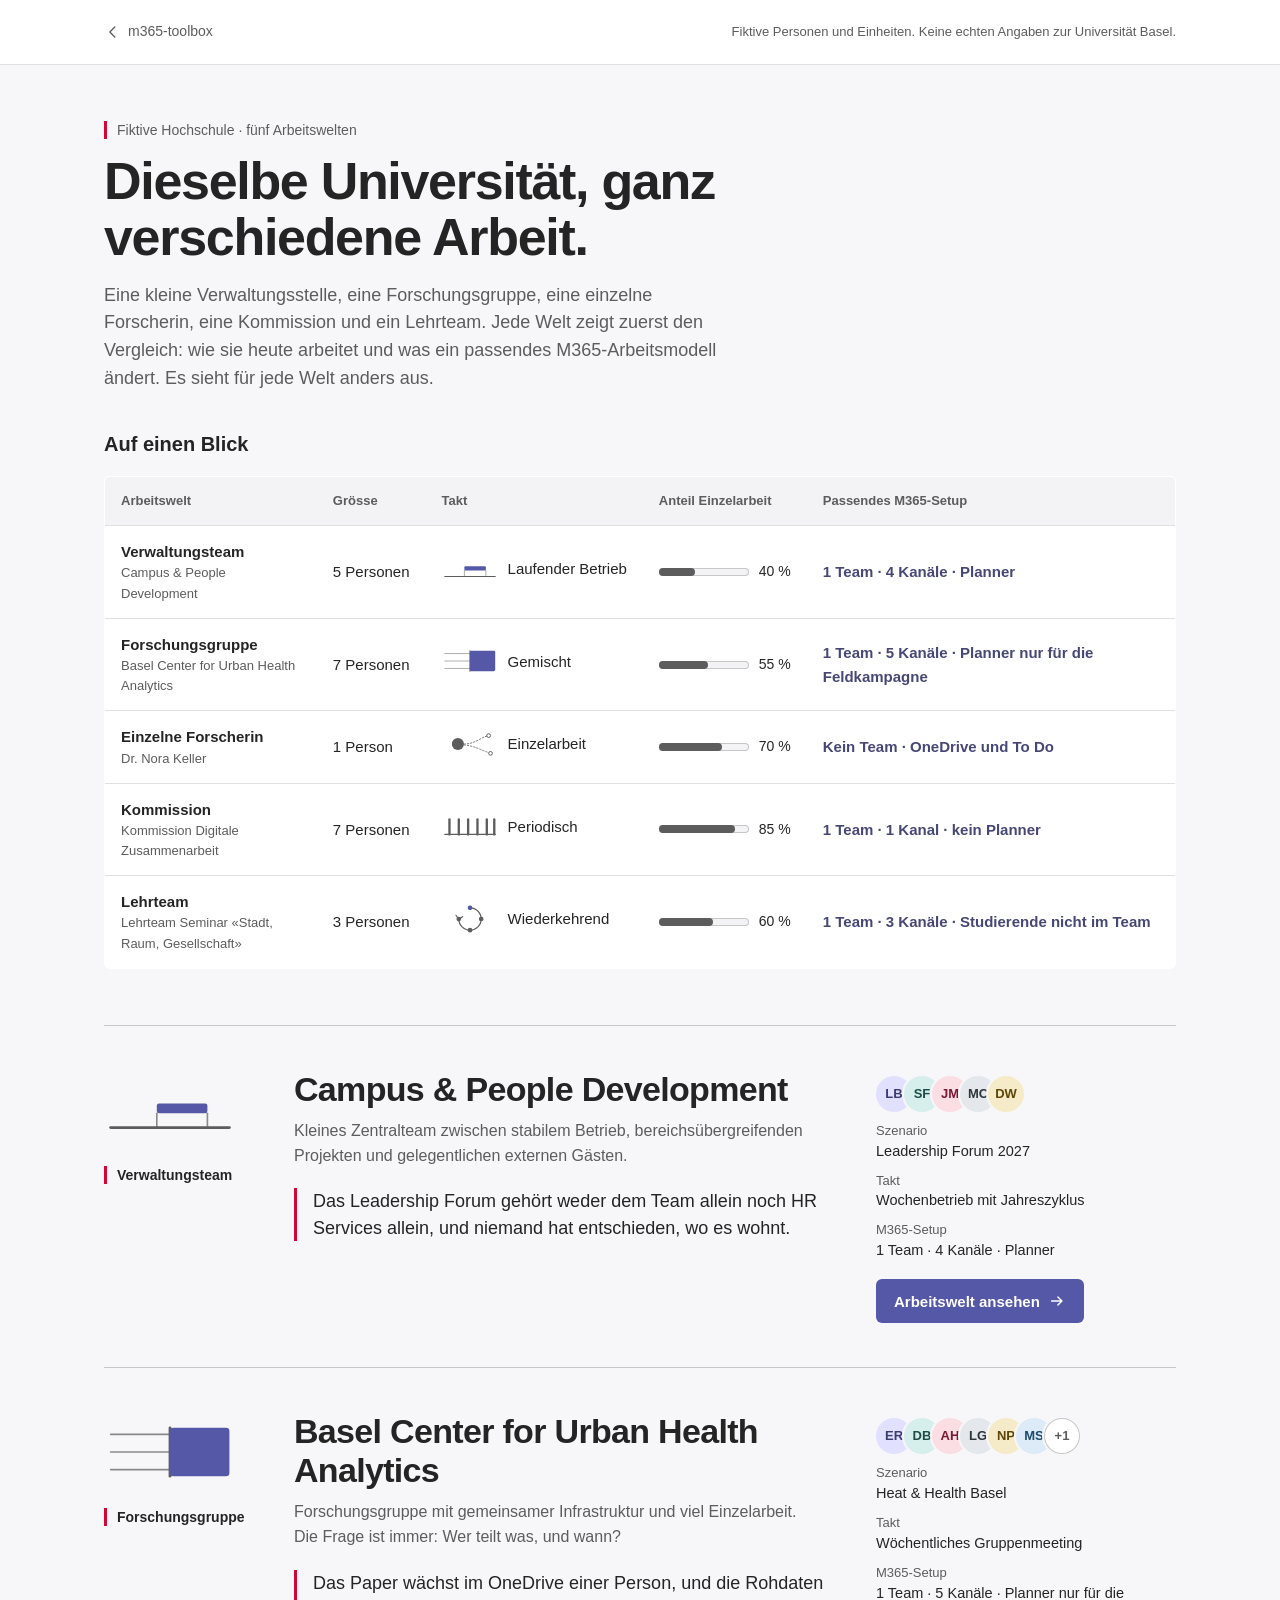
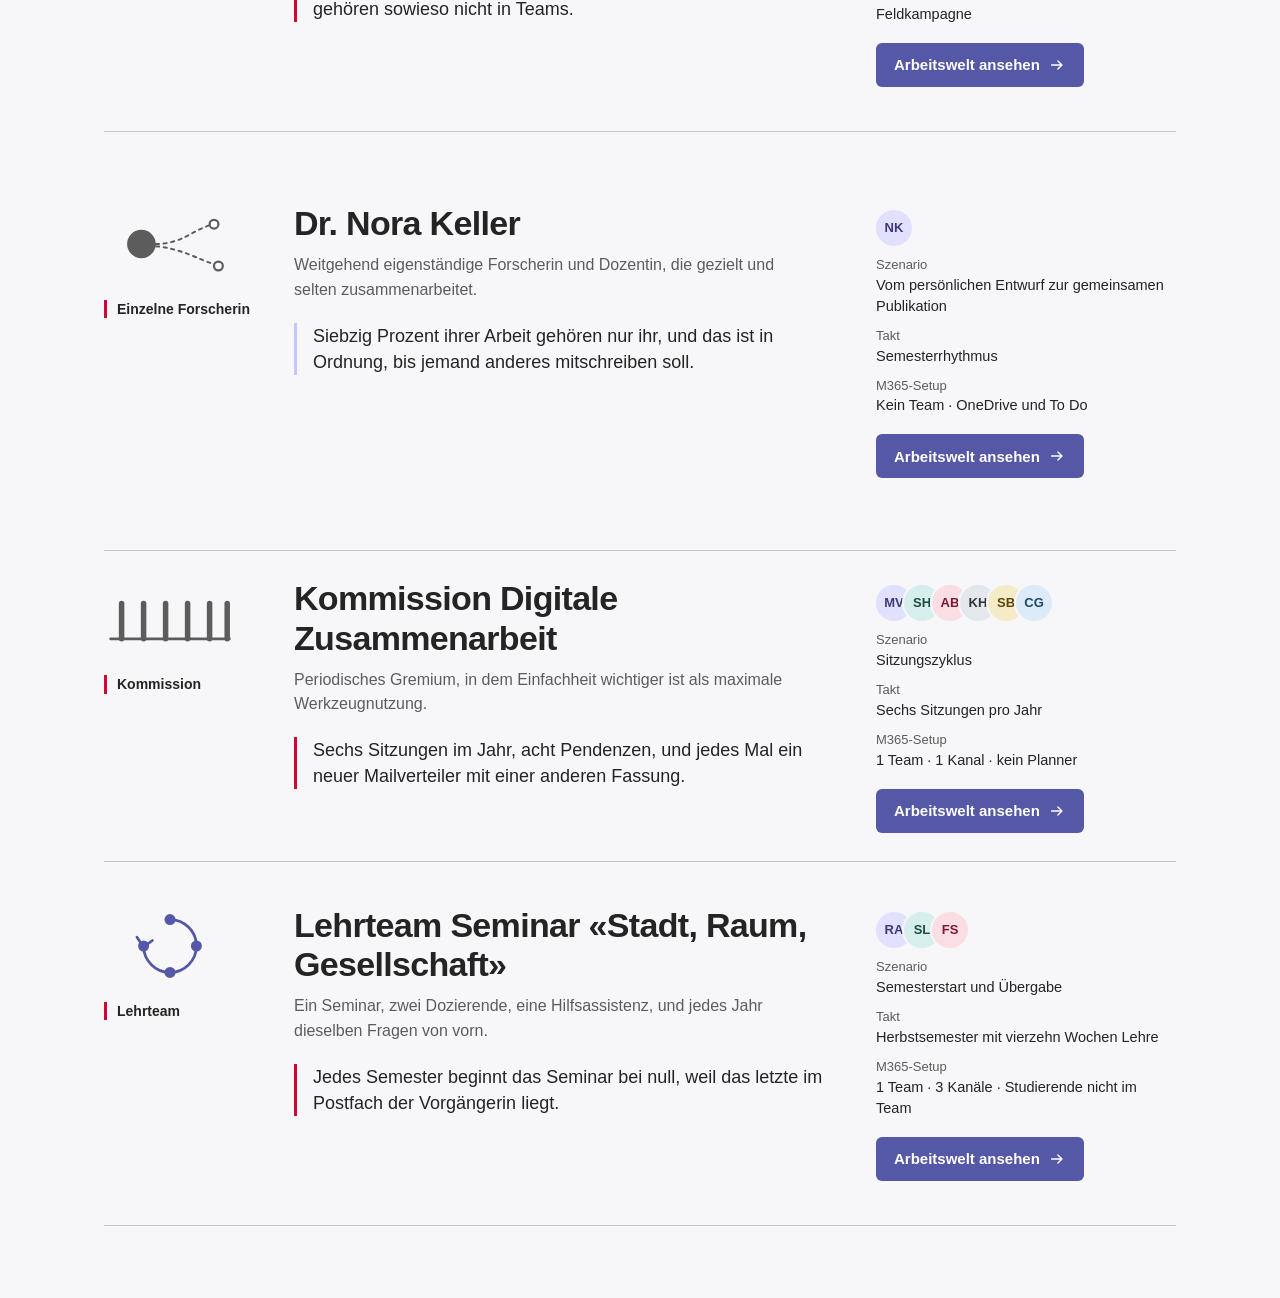
==== commit f03f4600: "Polish higher-education working worlds visual storytelling - Comparison (Vergleich) is now the defau" ====
--- a/team-personas/higher-education/index.html
+++ b/team-personas/higher-education/index.html
@@ -21,6 +21,17 @@
     <symbol id="i-arrow" viewBox="0 0 20 20"><path d="M4 10h11m-4-4.5L15.5 10 11 14.5" fill="none" stroke="currentColor" stroke-width="1.5" stroke-linecap="round" stroke-linejoin="round"/></symbol>
     <symbol id="i-back" viewBox="0 0 20 20"><path d="M12 4.5L6.5 10 12 15.5" fill="none" stroke="currentColor" stroke-width="1.5" stroke-linecap="round" stroke-linejoin="round"/></symbol>
     <symbol id="i-print" viewBox="0 0 20 20"><path d="M6 7V3.75h8V7M6 13.5H4.25V7.75h11.5v5.75H14M6 11.75h8v4.5H6z" fill="none" stroke="currentColor" stroke-width="1.5" stroke-linejoin="round"/></symbol>
+    <symbol id="i-mail" viewBox="0 0 20 20"><rect x="3" y="4.75" width="14" height="10.5" rx="1.75" fill="none" stroke="currentColor" stroke-width="1.5"/><path d="M3.5 6l6.5 5 6.5-5" fill="none" stroke="currentColor" stroke-width="1.5" stroke-linejoin="round"/></symbol>
+    <symbol id="i-calendar" viewBox="0 0 20 20"><rect x="3.25" y="4.5" width="13.5" height="12" rx="1.75" fill="none" stroke="currentColor" stroke-width="1.5"/><path d="M3.5 8.5h13M7 3v3M13 3v3" fill="none" stroke="currentColor" stroke-width="1.5" stroke-linecap="round"/></symbol>
+    <symbol id="i-table" viewBox="0 0 20 20"><rect x="3.25" y="3.75" width="13.5" height="12.5" rx="1.75" fill="none" stroke="currentColor" stroke-width="1.5"/><path d="M3.5 8.2h13M3.5 12.2h13M8.5 4v12" fill="none" stroke="currentColor" stroke-width="1.5"/></symbol>
+    <symbol id="i-doc" viewBox="0 0 20 20"><path d="M5.5 3.25h6l3.5 3.5v9.5a.75.75 0 0 1-.75.75h-8.75a.75.75 0 0 1-.75-.75v-12.5a.75.75 0 0 1 .75-.5z" fill="none" stroke="currentColor" stroke-width="1.5" stroke-linejoin="round"/><path d="M7.5 10h5M7.5 13h5" stroke="currentColor" stroke-width="1.5" stroke-linecap="round"/></symbol>
+    <symbol id="i-chat" viewBox="0 0 20 20"><path d="M4.25 4.25h11.5a1 1 0 0 1 1 1v7a1 1 0 0 1-1 1H9.5L6 16.5v-3.25H4.25a1 1 0 0 1-1-1v-7a1 1 0 0 1 1-1z" fill="none" stroke="currentColor" stroke-width="1.5" stroke-linejoin="round"/></symbol>
+    <symbol id="i-list" viewBox="0 0 20 20"><path d="M8 5.5h8M8 10h8M8 14.5h8" stroke="currentColor" stroke-width="1.5" stroke-linecap="round"/><path d="M3.8 5.6l.9.9 1.5-1.7M3.8 10.1l.9.9 1.5-1.7M3.8 14.6l.9.9 1.5-1.7" fill="none" stroke="currentColor" stroke-width="1.25" stroke-linecap="round" stroke-linejoin="round"/></symbol>
+    <symbol id="i-people" viewBox="0 0 20 20"><circle cx="7.5" cy="7.25" r="2.5" fill="none" stroke="currentColor" stroke-width="1.5"/><path d="M2.75 15.75c.5-2.6 2.2-3.9 4.75-3.9s4.25 1.3 4.75 3.9" fill="none" stroke="currentColor" stroke-width="1.5" stroke-linecap="round"/><circle cx="13.5" cy="7.9" r="2" fill="none" stroke="currentColor" stroke-width="1.5"/><path d="M14 12c1.9.1 3 1.2 3.4 3.4" fill="none" stroke="currentColor" stroke-width="1.5" stroke-linecap="round"/></symbol>
+    <symbol id="i-folder" viewBox="0 0 20 20"><path d="M3 6a1.5 1.5 0 0 1 1.5-1.5h3.2l1.6 1.8h6.2A1.5 1.5 0 0 1 17 7.8v7a1.5 1.5 0 0 1-1.5 1.5h-11A1.5 1.5 0 0 1 3 14.8z" fill="none" stroke="currentColor" stroke-width="1.5" stroke-linejoin="round"/></symbol>
+    <symbol id="i-laptop" viewBox="0 0 20 20"><rect x="4.25" y="4.5" width="11.5" height="8" rx="1.25" fill="none" stroke="currentColor" stroke-width="1.5"/><path d="M2.5 15.5h15" stroke="currentColor" stroke-width="1.5" stroke-linecap="round"/></symbol>
+    <symbol id="i-building" viewBox="0 0 20 20"><path d="M3 8.2L10 4l7 4.2M4.5 8.8v6.2M8 8.8v6.2M12 8.8v6.2M15.5 8.8v6.2M3 16h14" fill="none" stroke="currentColor" stroke-width="1.5" stroke-linecap="round" stroke-linejoin="round"/></symbol>
+    <symbol id="i-repeat" viewBox="0 0 20 20"><path d="M4 9.5V8a2.5 2.5 0 0 1 2.5-2.5H15m0 0l-2.2-2.2M15 5.5l-2.2 2.2M16 10.5V12a2.5 2.5 0 0 1-2.5 2.5H5m0 0l2.2 2.2M5 14.5l2.2-2.2" fill="none" stroke="currentColor" stroke-width="1.5" stroke-linecap="round" stroke-linejoin="round"/></symbol>
   </defs>
 </svg>
 
--- a/team-personas/higher-education/atlas.css
+++ b/team-personas/higher-education/atlas.css
@@ -145,11 +145,9 @@
 .tab[aria-selected=true]{background:var(--surface);color:var(--text);box-shadow:var(--shadow)}
 #tab-heute[aria-selected=true]{box-shadow:var(--shadow),inset 0 -3px 0 var(--red)}
 #tab-m365[aria-selected=true]{color:var(--brand-700);box-shadow:var(--shadow),inset 0 -3px 0 var(--brand-600)}
-#tab-vergleich[aria-selected=true]{box-shadow:var(--shadow),inset 0 -3px 0 var(--text-2)}
-.tab-cmp{display:none}
+#tab-vergleich[aria-selected=true]{color:var(--brand-700);box-shadow:var(--shadow),inset 0 -3px 0 var(--brand-600)}
 .print{font:inherit;font-size:14px;color:var(--text-2);background:none;border:0;display:inline-flex;gap:6px;align-items:center;min-height:42px;padding:0 10px;cursor:pointer;border-radius:var(--radius)}
 .print:hover{color:var(--brand-600);background:var(--brand-50)}
-@media (min-width:1000px){.tab-cmp{display:inline-block}}
 
 /* ---------- panels and sections ---------- */
 .panel{padding-top:32px}
@@ -165,57 +163,10 @@
 .sec-b h4.sub-h{margin-top:28px;color:var(--text-2);font-size:14px}
 .sec-b>.sub-h:first-child{margin-top:0}
 .sec-b p{max-width:68ch}
+.sec.wide .sec-b{max-width:none}
+.sec.wide{grid-template-columns:1fr;gap:20px}
+.sec.wide .sec-h p{max-width:none}
 .note{font-size:14px;color:var(--text-2)}
-
-/* people */
-.people{list-style:none;padding:0;display:grid;gap:0}
-.people li{display:flex;gap:14px;align-items:flex-start;padding:12px 0;border-top:1px solid var(--stroke)}
-.people li:first-child{border-top:0;padding-top:0}
-.pn{display:grid;gap:1px;font-size:15px}
-.pn span{color:var(--text-2);font-size:14px}
-.pn .pf{color:var(--text);font-size:14.5px;margin-top:2px}
-.rings{margin-top:28px;display:grid;gap:0}
-.ring{border-left:3px solid var(--stroke-2);padding:2px 0 2px 16px;margin-bottom:18px}
-.ring h4{font-size:14px;color:var(--text-2);margin-bottom:6px}
-.ring ul{list-style:none;padding:0}
-.ring li{padding:2px 0}
-.r-near{border-left-color:var(--mint)}
-.r-occ{border-left-color:var(--stroke-2)}
-.r-ext{border-left-color:var(--brand-300);border-left-style:dashed}
-.ring .people li{border:0;padding:6px 0}
-
-/* rhythm */
-.steps{list-style:none;padding:0;counter-reset:s;display:grid;grid-template-columns:repeat(auto-fit,minmax(150px,1fr));gap:0;margin-bottom:18px}
-.steps li{counter-increment:s;position:relative;padding:14px 14px 0 0;border-top:3px solid var(--stroke-2);font-size:14.5px;font-weight:500}
-.steps li::before{content:counter(s);display:block;font-size:12.5px;color:var(--text-2);font-weight:400;margin-bottom:2px}
-.steps li:first-child{border-top-color:var(--text-2)}
-.life{color:var(--text-2);font-size:15px}
-.mix{margin-top:24px}
-.scen{margin-top:28px;padding:20px 22px;background:var(--surface);border:1px solid var(--stroke);border-left:3px solid var(--red);border-radius:var(--radius)}
-.scen h4{font-size:16px;margin-bottom:6px}
-.scen .stakes{color:var(--text-2);font-size:15px;margin-top:8px}
-.stages{list-style:none;padding:0;margin-top:14px;display:grid;gap:8px}
-.stages li{display:grid;gap:0;font-size:14.5px;padding-left:14px;border-left:2px solid var(--stroke-2)}
-.stages li span{color:var(--text-2)}
-
-/* tools and artefacts */
-.tools{list-style:none;padding:0;background:var(--surface);border:1px solid var(--stroke);border-radius:var(--radius)}
-.tool{display:flex;gap:16px;justify-content:space-between;align-items:flex-start;padding:12px 16px;border-top:1px solid var(--stroke)}
-.tool:first-child{border-top:0}
-.tn{display:grid;gap:0;min-width:0;font-size:15px}
-.tn span{font-size:14px;color:var(--text-2)}
-.role{display:inline-flex;gap:6px;align-items:flex-start;font-size:13.5px;font-weight:500;text-align:right;max-width:22ch;line-height:1.3;padding-top:2px}
-.role .ic{width:16px;height:16px;margin-top:1px}
-.tone-ok .role{color:var(--ok)}
-.tone-bad .role{color:var(--danger)}
-.tone-out .role{color:var(--brand-700)}
-.arts{list-style:none;padding:0}
-.arts li{padding:12px 0;border-top:1px solid var(--stroke)}
-.arts li:first-child{border-top:0;padding-top:0}
-.an{display:flex;gap:10px;align-items:baseline;flex-wrap:wrap}
-.arts p{font-size:14.5px;color:var(--text-2);margin-top:2px}
-.st{font-size:12.5px;color:var(--text-2);border:1px solid var(--stroke-2);border-radius:10px;padding:0 8px;line-height:1.5}
-.st-shared{border-color:var(--brand-300);color:var(--brand-700)}
 
 .frictions{list-style:none;padding:0}
 .frictions li{padding:9px 0 9px 22px;border-top:1px solid var(--stroke);position:relative}
@@ -224,7 +175,7 @@
 .frictions li:first-child::before{top:.4em}
 .tens{margin-top:20px;padding-top:16px;border-top:1px solid var(--stroke);color:var(--text-2)}
 
-.two{display:grid;grid-template-columns:1fr 1fr;gap:32px}
+.two{display:grid;grid-template-columns:1fr 1fr;gap:32px;margin-bottom:8px}
 .two ul{list-style:none;padding:0}
 .two li{padding:4px 0}
 .moves{list-style:none;padding:0}
@@ -252,18 +203,6 @@
 .c-m365{border-top:3px solid var(--brand-300);padding-top:8px}
 .c-out{border-top:3px dashed var(--stroke-2);padding-top:8px}
 
-.track{display:grid;grid-template-columns:minmax(0,1fr) 24px minmax(0,1fr) 24px minmax(0,1fr);gap:8px;align-items:stretch}
-.zone{background:var(--surface);border:1px solid var(--stroke);border-radius:var(--radius);padding:16px 16px 12px}
-.zone h4{margin-bottom:0}
-.zone .zs{font-size:13px;color:var(--text-2);margin-bottom:10px}
-.zone ul{list-style:none;padding:0;font-size:14.5px}
-.zone li{padding:4px 0;border-top:1px solid var(--stroke)}
-.zone li:first-child{border-top:0}
-.z-p{border-top:3px solid var(--mint)}
-.z-s{border-top:3px solid var(--brand-600)}
-.z-o{border-top:3px dashed var(--stroke-2);background:var(--surface-2)}
-.zarrow{display:flex;align-items:center;justify-content:center;color:var(--text-2)}
-
 .picks{list-style:none;padding:0}
 .picks li{padding:20px 0;border-top:1px solid var(--stroke)}
 .picks li:first-child{border-top:0;padding-top:0}
@@ -281,21 +220,6 @@
 .mods li{display:grid;gap:0;padding:8px 0;font-size:14.5px}
 .mods li strong{color:var(--text)}
 
-/* ---------- compare ---------- */
-.compare{display:grid;grid-template-columns:1fr 1fr;gap:24px;align-items:start}
-.side{background:var(--surface);border:1px solid var(--stroke);border-radius:var(--radius);padding:24px 28px}
-.side-a{border-top:3px solid var(--red)}
-.side-b{border-top:3px solid var(--brand-600)}
-.side h3{font-size:20px;margin-bottom:16px}
-.side-b h3{color:var(--brand-700)}
-.side h4{font-size:14px;color:var(--text-2);margin:20px 0 8px}
-.tools.tight{border:0;background:none}
-.tools.tight .tool{padding:8px 0}
-.crow{padding:12px 0;border-top:1px solid var(--stroke)}
-.crow h4{margin:0 0 2px;color:var(--text);font-size:15px}
-.crow p{font-size:14.5px}
-.crow .out{color:var(--text-2);margin-top:4px}
-
 /* ---------- other worlds ---------- */
 .others{margin-top:56px;padding-top:32px;border-top:1px solid var(--stroke-2)}
 .others ul{list-style:none;padding:0;display:grid;grid-template-columns:repeat(4,minmax(0,1fr));gap:0 24px}
@@ -305,6 +229,149 @@
 .others .ol{font-size:13px;color:var(--text-2)}
 .others .on{font-weight:600;line-height:1.3}
 .others .of{font-size:13.5px;color:var(--brand-700)}
+
+/* ---------- zone language: used by flow steps, shift targets, zone badges and the M365 track ---------- */
+:root{--z-personal:#2F7F77;--z-shared:var(--brand-600);--z-institutional:#505050;--z-outside:#6B6B6B}
+.z-personal{--zc:var(--z-personal)}
+.z-shared{--zc:var(--z-shared)}
+.z-institutional{--zc:var(--z-institutional)}
+.z-outside{--zc:var(--z-outside)}
+.zb{display:inline-flex;align-items:center;gap:6px;font-size:13px;font-weight:600;color:var(--zc);border:1px solid var(--zc);border-radius:12px;padding:1px 10px 1px 7px;line-height:1.5}
+.zb .ic{width:15px;height:15px}
+.z-outside .zb,.zb.z-outside{border-style:dashed}
+
+/* ---------- Vergleich ---------- */
+.panel-c{padding-top:28px}
+.cmp-top{display:flex;justify-content:space-between;align-items:flex-end;gap:24px;flex-wrap:wrap;margin-bottom:20px}
+.cmp-h{font-size:clamp(22px,2.8vw,28px);font-weight:600;letter-spacing:-.015em;line-height:1.2}
+.cmp-sub{color:var(--text-2);font-size:15px;margin-top:4px}
+.cmp-fp{display:grid;gap:0;text-align:right}
+.cmp-fp strong{font-size:18px;color:var(--brand-700);font-weight:600}
+.shifts-head,.shift{display:grid;grid-template-columns:minmax(0,1fr) 112px minmax(0,1fr);column-gap:8px;align-items:stretch}
+.shifts-head{font-size:13px;font-weight:600;color:var(--text-2);padding:0 0 8px}
+.shifts-head span:first-child{border-bottom:3px solid var(--red);padding-bottom:6px}
+.shifts-head span:last-child{border-bottom:3px solid var(--brand-600);padding-bottom:6px;color:var(--brand-700)}
+.shifts{list-style:none;padding:0}
+.shift{padding:6px 0}
+.sf,.st{border-radius:var(--radius);padding:14px 18px;display:flex;flex-direction:column;gap:6px;justify-content:center;min-width:0}
+.sf{background:var(--surface);border:1px solid var(--stroke);border-left:4px solid var(--danger)}
+.sf.tone-ok{border-left-color:var(--ok)}
+.sf.tone-out{border-left-color:var(--brand-700);border-left-style:double}
+.st{background:var(--brand-50);border:1px solid var(--brand-300);border-left:4px solid var(--zc)}
+.is-stay .st{background:#F0F9F8;border-color:#BFE3DF;border-left-color:var(--zc)}
+.is-stay .sf{background:var(--surface-2)}
+.s-t{font-size:16px;line-height:1.35}
+.st .s-t{font-weight:600}
+.sf .role{font-size:13px}
+.shift .zb{align-self:flex-start;background:var(--surface)}
+.sa{display:flex;flex-direction:column;align-items:center;justify-content:center;gap:2px;color:var(--brand-600);font-size:12.5px;font-weight:600;text-align:center}
+.sa .arr{width:28px;height:28px}
+.is-stay .sa{color:var(--text-2)}
+.is-stay .sa .arr{display:none}
+.is-stay .sa::before{content:"";width:30px;height:0;border-top:3px double var(--stroke-2);margin-bottom:4px}
+.lbl{position:absolute;width:1px;height:1px;margin:-1px;padding:0;overflow:hidden;clip:rect(0,0,0,0);white-space:nowrap;border:0}
+.cmpv .boundary{margin-top:28px}
+.boundary .k{display:block;font-size:13px;margin-bottom:2px;color:var(--brand-700);font-weight:600}
+.cmp-more{margin-top:16px;font-size:14.5px;color:var(--text-2)}
+.cmp-more a{color:var(--brand-700);text-underline-offset:3px;display:inline-block;padding:8px 2px}
+
+/* ---------- people: core + circles ---------- */
+.people{list-style:none;padding:0;display:grid}
+.people li{display:flex;gap:12px;align-items:center;padding:6px 0}
+.pn{display:grid;gap:0;font-size:15px}
+.pn span{color:var(--text-2);font-size:14px}
+.orbit{display:grid;grid-template-columns:minmax(0,1.05fr) minmax(0,1fr);gap:20px;align-items:start}
+.o-core{background:#F1FAF9;border:2px solid var(--mint);border-radius:var(--radius);padding:18px 20px}
+.o-core h4,.ring h4{font-size:14px;margin-bottom:8px;display:flex;gap:8px;align-items:baseline;flex-wrap:wrap}
+.o-core h4 span,.ring h4 span{font-size:12.5px;font-weight:400;color:var(--text-2)}
+.o-rings{display:grid;gap:12px}
+.ring{background:var(--surface);border:1px solid var(--stroke-2);border-radius:var(--radius);padding:14px 16px}
+.ring ul{list-style:none;padding:0}
+.ring li{padding:2px 0;font-size:15px}
+.ring .people li{padding:4px 0}
+.r-near{border-color:var(--mint);border-width:2px}
+.r-occ{border-style:dotted;border-width:2px}
+.r-ext{border-style:dashed;border-width:2px;border-color:var(--brand-300)}
+.tmp{font-size:12px;color:var(--text-2);border:1px dashed var(--stroke-2);border-radius:8px;padding:0 6px;white-space:nowrap}
+.note{font-size:14px;color:var(--text-2)}
+.legend-line{font-size:13.5px;color:var(--text-2);margin-top:12px}
+
+/* ---------- flow / lifecycle ---------- */
+.flow{list-style:none;padding:0;display:grid;grid-auto-flow:column;grid-auto-columns:minmax(0,1fr);gap:22px;counter-reset:f}
+.fstep{position:relative;border-top:4px solid var(--zc);padding-top:10px;display:grid;gap:1px;align-content:start;counter-increment:f}
+.fstep.z-outside{border-top-style:dashed}
+.fstep:not(:last-child)::after{content:"";position:absolute;right:-19px;top:-9px;width:14px;height:14px;background:url("data:image/svg+xml,%3Csvg xmlns='http://www.w3.org/2000/svg' viewBox='0 0 14 14'%3E%3Cpath d='M4 2l5 5-5 5' fill='none' stroke='%23616161' stroke-width='1.8' stroke-linecap='round' stroke-linejoin='round'/%3E%3C/svg%3E") center/contain no-repeat}
+.fz{font-size:12.5px;font-weight:600;color:var(--zc)}
+.fstep strong{font-size:16px;line-height:1.25}
+.fn{font-size:14px;color:var(--text-2);line-height:1.35}
+.loop{display:flex;gap:8px;align-items:center;margin-top:14px;font-size:14px;color:var(--text-2);border-top:1px dashed var(--stroke-2);padding-top:10px}
+.overlay{display:grid;gap:12px}
+.lane{padding:12px 16px;border-radius:var(--radius)}
+.lane-base{background:var(--surface-2);border:1px solid var(--stroke-2)}
+.lane-over{background:var(--surface);border:2px dashed var(--brand-300);margin-left:clamp(0px,8vw,96px)}
+.ll{font-size:13px;font-weight:600;color:var(--text-2);margin-bottom:6px}
+.lane-over .ll{color:var(--brand-700)}
+.bar-t{font-size:16px;font-weight:500}
+.life{color:var(--text-2);font-size:15px;margin-top:14px}
+.mix{margin-top:22px}
+.scen{margin-top:24px;padding:20px 22px;background:var(--surface);border:1px solid var(--stroke);border-left:3px solid var(--red);border-radius:var(--radius)}
+.scen h4{font-size:16px;margin-bottom:6px}
+.scen .stakes{color:var(--text-2);font-size:15px;margin-top:8px}
+.stages{list-style:none;padding:0;display:grid;gap:8px}
+.stages li{display:grid;font-size:14.5px;padding-left:14px;border-left:2px solid var(--stroke-2)}
+.stages li span{color:var(--text-2)}
+
+/* ---------- tool landscape ---------- */
+.land{display:grid;gap:0;justify-items:stretch}
+.hub{display:flex;flex-direction:column;align-items:center;gap:8px;position:relative;padding-bottom:26px}
+.hub span{font-size:14px;font-weight:600}
+.hub::after{content:"";position:absolute;left:50%;bottom:0;height:26px;border-left:2px solid var(--stroke-2)}
+.bands{display:grid;grid-template-columns:1fr 1fr;gap:18px 16px}
+.band{min-width:0}
+.b-bad{grid-column:1/-1}
+.b-bad .tiles{grid-template-columns:1fr 1fr}
+.band h4{font-size:14px;color:var(--text-2);margin-bottom:8px;padding-bottom:6px;border-bottom:1px solid var(--stroke-2)}
+.tiles{list-style:none;padding:0;display:grid;gap:8px}
+.tile{display:grid;grid-template-columns:22px minmax(0,1fr);gap:4px 12px;background:var(--surface);border:1px solid var(--stroke);border-radius:var(--radius);padding:12px 14px;border-left:4px solid var(--danger)}
+.tile>.ic{width:20px;height:20px;margin-top:2px;color:var(--text-2)}
+.tile.tone-ok{border-left-color:var(--ok)}
+.tile.tone-out{border-left-color:var(--brand-700);background:var(--surface-2);border-left-style:double}
+.tile .tn{display:grid;font-size:15px;min-width:0}
+.tile .tn span{font-size:14px;color:var(--text-2)}
+.tile .role{grid-column:2;font-size:13px}
+.b-ok .role,.b-out .role{display:none}
+.role{display:inline-flex;gap:6px;align-items:flex-start;font-weight:500;line-height:1.3}
+.role .ic{width:16px;height:16px;margin-top:1px}
+.tone-ok .role{color:var(--ok)}
+.tone-bad .role{color:var(--danger)}
+.tone-out .role{color:var(--brand-700)}
+
+/* ---------- progressive disclosure ---------- */
+.more{margin-top:18px;border-top:1px solid var(--stroke)}
+.more summary{cursor:pointer;list-style:none;display:flex;align-items:center;gap:8px;min-height:44px;font-size:14.5px;font-weight:600;color:var(--brand-700)}
+.more summary::-webkit-details-marker{display:none}
+.more summary::before{content:"";width:8px;height:8px;border-right:2px solid currentColor;border-bottom:2px solid currentColor;transform:rotate(-45deg);transition:transform .15s}
+.more[open] summary::before{transform:rotate(45deg)}
+.more-b{padding:4px 0 8px}
+.scen .more{margin-top:12px}
+.arts{list-style:none;padding:0}
+.arts li{padding:10px 0;border-top:1px solid var(--stroke)}
+.arts li:first-child{border-top:0}
+.an{display:flex;gap:10px;align-items:baseline;flex-wrap:wrap}
+.arts p{font-size:14.5px;color:var(--text-2);margin-top:2px}
+.st-badge,.an .st{font-size:12.5px;color:var(--text-2);border:1px solid var(--stroke-2);border-radius:10px;padding:0 8px;line-height:1.5}
+.an .st-shared{border-color:var(--brand-300);color:var(--brand-700)}
+
+/* ---------- M365 zones ---------- */
+.track{list-style:none;padding:0;display:grid;grid-template-columns:repeat(var(--n),minmax(0,1fr));gap:22px}
+.zone{position:relative;background:var(--surface);border:1px solid var(--stroke);border-top:4px solid var(--zc);border-radius:var(--radius);padding:14px 16px 10px}
+.z-outside.zone{border-top-style:dashed;background:var(--surface-2)}
+.zone:not(:last-child)::after{content:"";position:absolute;right:-18px;top:20px;width:14px;height:14px;background:url("data:image/svg+xml,%3Csvg xmlns='http://www.w3.org/2000/svg' viewBox='0 0 14 14'%3E%3Cpath d='M4 2l5 5-5 5' fill='none' stroke='%23616161' stroke-width='1.8' stroke-linecap='round' stroke-linejoin='round'/%3E%3C/svg%3E") center/contain no-repeat}
+.zone h4{display:flex;gap:8px;align-items:center;color:var(--zc);font-size:15px;margin-bottom:0}
+.zone .zs{font-size:13px;color:var(--text-2);margin:2px 0 10px}
+.zone ul{list-style:none;padding:0;font-size:14.5px;hyphens:auto;overflow-wrap:break-word}
+.zone li{padding:5px 0;border-top:1px solid var(--stroke)}
+.zone li:first-child{border-top:0}
 
 /* ---------- responsive ---------- */
 @media (max-width:1000px){
@@ -317,6 +384,9 @@
   .sec-h p{max-width:none}
   .cells{grid-template-columns:1fr 1fr}
   .others ul{grid-template-columns:1fr 1fr}
+  .orbit{grid-template-columns:1fr}
+  .track{grid-template-columns:1fr 1fr;gap:16px}
+  .zone:not(:last-child)::after{display:none}
 }
 @media (max-width:900px){
   .cmp thead{position:absolute;width:1px;height:1px;overflow:hidden;clip:rect(0,0,0,0)}
@@ -327,6 +397,21 @@
   .cmp td::before{content:attr(data-l);display:inline-block;min-width:9.5em;font-size:13px;color:var(--text-2)}
   .cmp .sub{max-width:none}
   .cmp td{white-space:normal}
+}
+/* comparison stacks vertically: Heute -> was ändert sich -> M365-Arbeitsmodell */
+@media (max-width:820px){
+  .shifts-head{display:none}
+  .shift{grid-template-columns:1fr;row-gap:0;padding:12px 0}
+  .lbl{position:static;width:auto;height:auto;margin:0;overflow:visible;clip:auto;white-space:normal;font-size:12.5px;font-weight:600;color:var(--text-2)}
+  .st .lbl{color:var(--brand-700)}
+  .sa{flex-direction:row;justify-content:flex-start;gap:8px;padding:6px 16px}
+  .sa .arr{transform:rotate(90deg);width:22px;height:22px}
+  .is-stay .sa::before{width:0;height:22px;border-top:0;border-left:3px double var(--stroke-2);margin:0 9px 0 0}
+  .cmp-fp{text-align:left}
+  .flow{grid-auto-flow:row;grid-auto-columns:auto;gap:18px}
+  .fstep{border-top:0;border-left:4px solid var(--zc);padding:0 0 0 12px}
+  .fstep.z-outside{border-left-style:dashed}
+  .fstep:not(:last-child)::after{right:auto;left:-9px;top:auto;bottom:-16px;transform:rotate(90deg)}
 }
 @media (max-width:720px){
   .wrap,.site-in{padding-left:16px;padding-right:16px}
@@ -340,81 +425,50 @@
   .hero-side .glyph{width:100px;height:60px}
   .switch-in{flex-wrap:wrap;gap:6px}
   .tabs{width:100%}
-  .tab{flex:1;padding:0 8px;font-size:14.5px;white-space:normal;line-height:1.2}
+  .tab{flex:1;padding:0 6px;font-size:14px;white-space:normal;line-height:1.2}
   .print{display:none}
   .sec{padding:28px 0}
   .two{grid-template-columns:1fr;gap:20px}
   .cells{grid-template-columns:1fr}
   .track{grid-template-columns:1fr}
-  .zarrow{transform:rotate(90deg);height:24px}
-  .tool{flex-direction:column;gap:4px}
-  .role{text-align:left;max-width:none}
+  .bands{grid-template-columns:1fr}
+  .b-bad .tiles{grid-template-columns:1fr}
   .others ul{grid-template-columns:1fr}
-  .side{padding:20px}
-}
-
-/* ---------- print: both sides, one world, no controls ---------- */
+  .lane-over{margin-left:0}
+  .o-core,.ring{padding:14px}
+}
+
+/* ---------- print: the visible view, compact, no controls ---------- */
 @media print{
   :root{--bg:#fff}
-  body{background:#fff;font-size:10.5pt;line-height:1.4}
-  .no-print,.skip,.tab,.go{display:none!important}
+  body{background:#fff;font-size:9.5pt;line-height:1.35}
+  .no-print,.skip,.tab,.go,.crumbs{display:none!important}
   .wrap{max-width:none;padding:0}
-  .panel-a[hidden],.panel-b[hidden]{display:block!important}
-  .panel-c{display:none!important}
-  .panel-b{break-before:page}
-  .hero{grid-template-columns:1fr 220px;gap:24px;padding:0 0 16px}
-  .hero h1{font-size:26pt}
-  .sec{grid-template-columns:150px 1fr;gap:20px;padding:14px 0;break-inside:avoid}
+  .hero{grid-template-columns:1fr 200px;gap:20px;padding:0 0 10px}
+  .hero h1{font-size:22pt}
+  .hero-side .glyph{display:none}
+  .lede{font-size:10pt;margin-top:6px}
+  .tension{font-size:10pt;margin-top:8px}
+  .panel{padding-top:8px}
+  .sec{grid-template-columns:130px 1fr;gap:16px;padding:10px 0;break-inside:avoid}
+  .sec-h h3{font-size:12pt}
+  .sec-h p{font-size:8pt}
   .sec-b{max-width:none}
-  .cat,.picks li,.scen,.zone,.tool{break-inside:avoid}
+  .shift,.shifts-head{grid-template-columns:1fr 70px 1fr}
+  .shift{break-inside:avoid;padding:4px 0}
+  .sf,.st{padding:8px 12px}
+  .s-t{font-size:10pt}
+  .cat,.picks li,.scen,.zone,.tile,.fstep,.ring,.o-core{break-inside:avoid}
   .cells{grid-template-columns:repeat(4,1fr)}
-  .track{grid-template-columns:1fr 14px 1fr 14px 1fr}
-  .tools,.zone,.scen{box-shadow:none}
-  .meter .bar,.meter .bar::after,.glyph *,.av,.c-chg,.c-stay,.c-m365,.c-out,.boundary,.z-p,.z-s,.z-o{print-color-adjust:exact;-webkit-print-color-adjust:exact}
+  .track{grid-template-columns:repeat(var(--n),1fr);gap:12px}
+  .orbit{grid-template-columns:1fr 1fr}
+  
+  .more summary{display:none}
+  .more-b{padding:0}
+  .scen,.zone{box-shadow:none}
+  .meter .bar,.meter .bar::after,.glyph *,.av,.sf,.st,.c-chg,.c-stay,.c-m365,.c-out,.boundary,.o-core,.zone,.fstep,.zb,.tile{print-color-adjust:exact;-webkit-print-color-adjust:exact}
   a{text-decoration:none}
   .world{break-inside:avoid}
-  /* compact: a world should land on a few pages, so drop the long lists a printout does not need */
-  body{font-size:9pt;line-height:1.35}
-  .arts,.stages,.moves,.mix p,.sub-h,.rings .note,.pf{display:none!important}
-  .sec{padding:9px 0;gap:14px;grid-template-columns:120px 1fr}
-  .sec-h h3{font-size:12pt}
-  .sec-h p{font-size:8pt}
-  .hero{padding:0 0 8px}
-  .hero h1{font-size:20pt}
-  .lede{font-size:10pt;margin-top:6px}
-  .tension{font-size:10pt;margin-top:8px}
-  .hero-side .glyph{display:none}
-  .crumbs{display:none}
-  .panel{padding-top:8px}
-  .people li{padding:4px 0}
-  .tool{padding:4px 10px}
-  .cat{padding:8px 0}
-  .picks li{padding:8px 0}
-  .fp-big{font-size:14pt}
-  .scen{padding:8px 12px;margin-top:10px}
-  .steps li{padding-top:6px}
-  .people{grid-template-columns:1fr 1fr;column-gap:16px}
-  .people li,.people li:first-child{border:0;padding:3px 0}
-  .av{width:26px;height:26px;font-size:10px}
-  .rings{margin-top:8px;grid-template-columns:1fr 1fr;column-gap:16px}
-  .ring{margin-bottom:8px}
-  .frictions{columns:2;column-gap:20px}
-  .frictions li{break-inside:avoid;padding:3px 0 3px 18px;border:0}
-  .frictions li::before{top:.7em!important}
-  .tools{columns:2;column-gap:12px}
-  .tool{break-inside:avoid;flex-direction:column;gap:0}
-  .role{text-align:left;max-width:none}
-  .scen p:not(.stakes){display:none}
-  .scen .stakes{margin:0}
-  .cell p{font-size:8.5pt}
-  .zone ul{font-size:8.5pt}
-  .tens{margin-top:6px;padding-top:6px}
-  .life{display:none}
-  .mix{margin-top:8px}
-  .boundary{font-size:10pt;padding:8px 12px}
-  .two{gap:16px}
-  .pick{font-size:10pt}
-  .cat h4{margin-bottom:4px}
 }
 
 @media (prefers-reduced-motion:reduce){
@@ -423,4 +477,6 @@
 @media (forced-colors:active){
   .tab[aria-selected=true]{outline:2px solid Highlight}
   .meter .bar::after{background:CanvasText}
-}
+  .sf,.st,.tile,.zone,.fstep,.o-core,.ring,.lane{border-color:CanvasText}
+  .fstep:not(:last-child)::after,.zone:not(:last-child)::after{filter:none;background:none;content:"›";font-weight:700;color:CanvasText;width:auto;height:auto}
+}
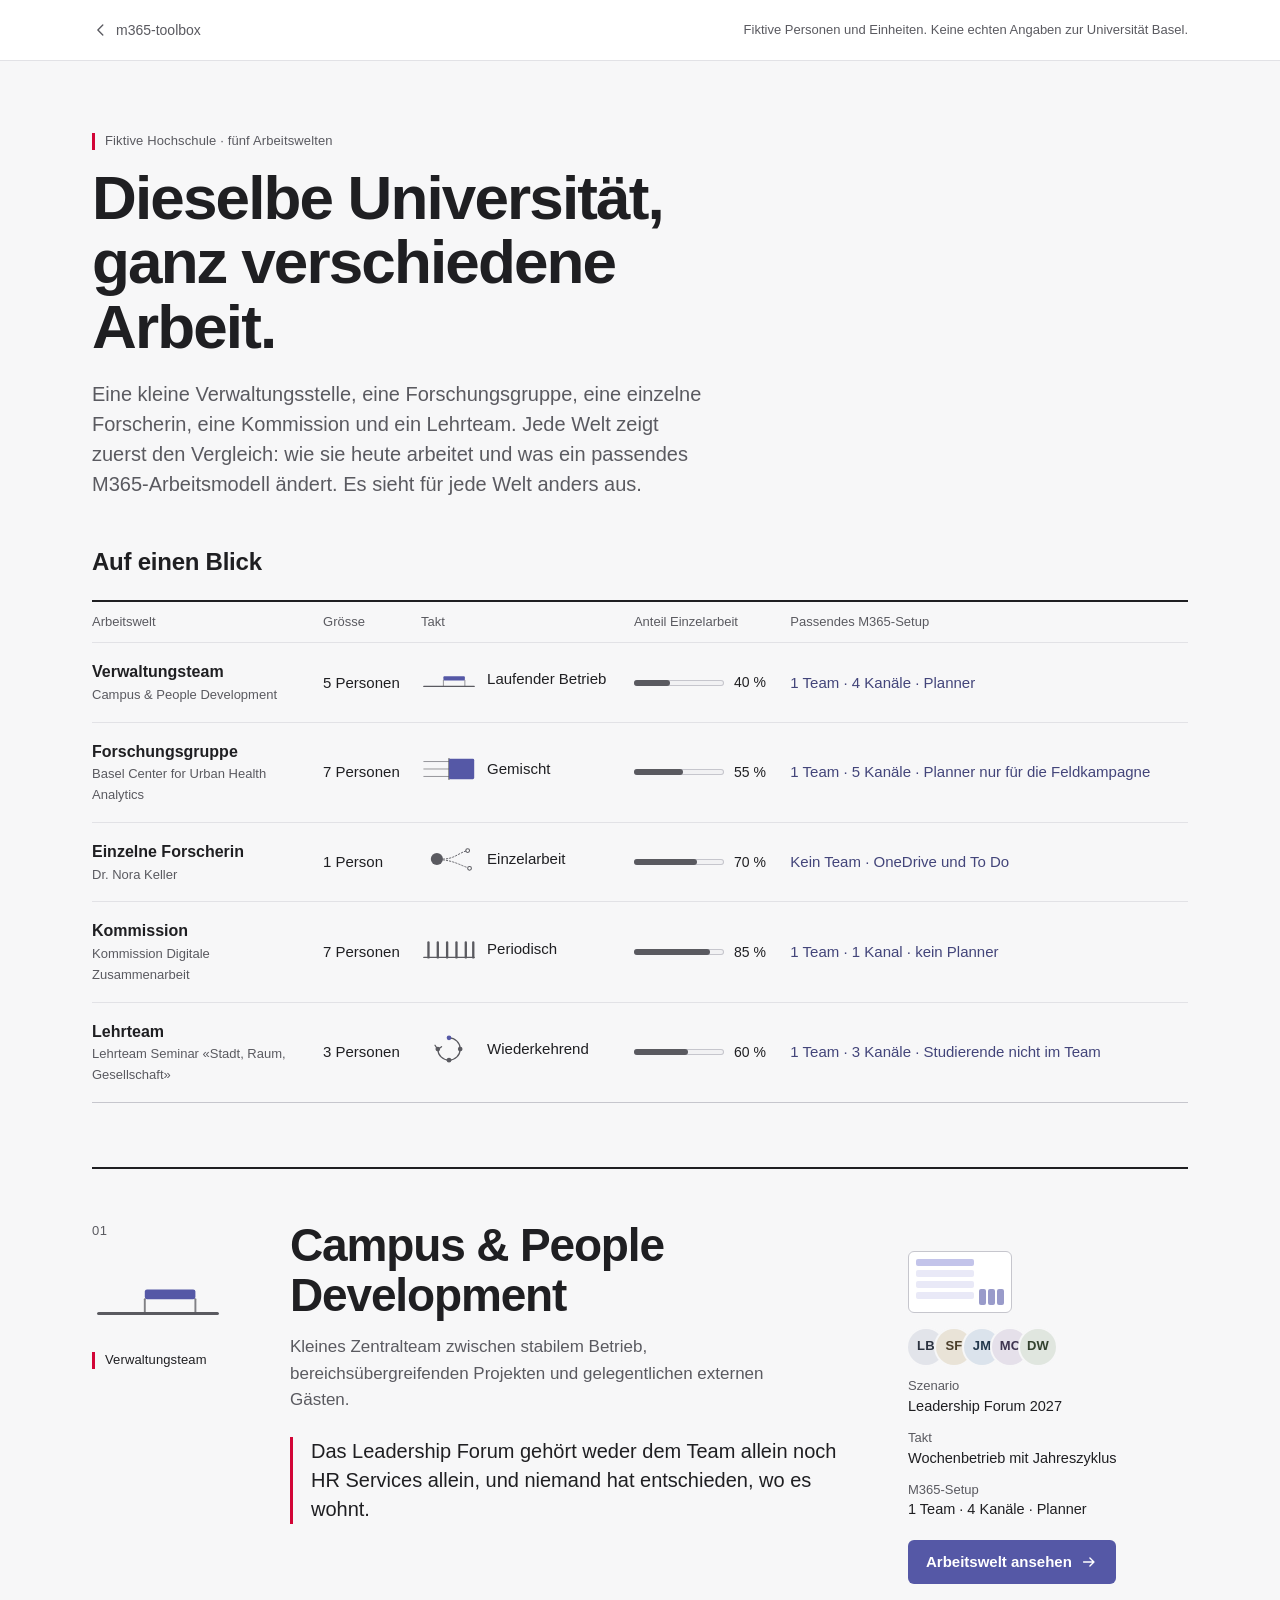
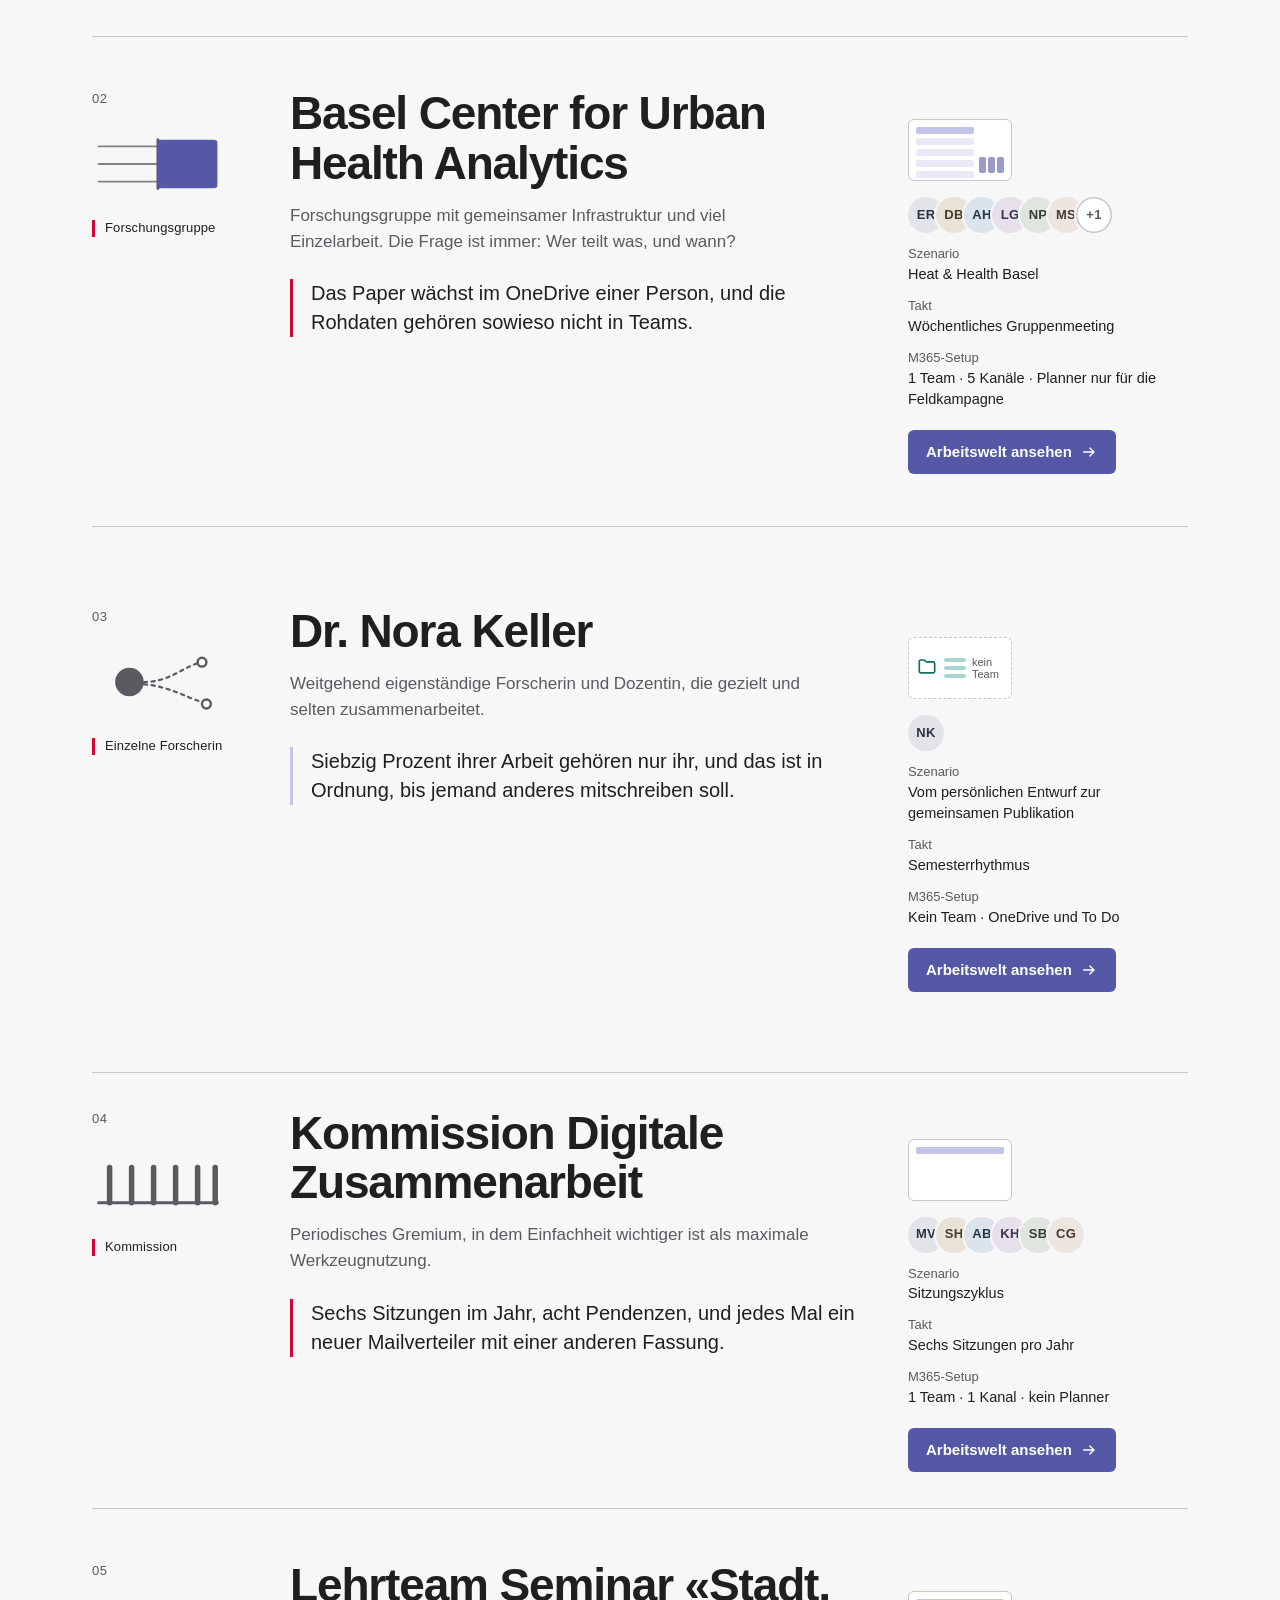
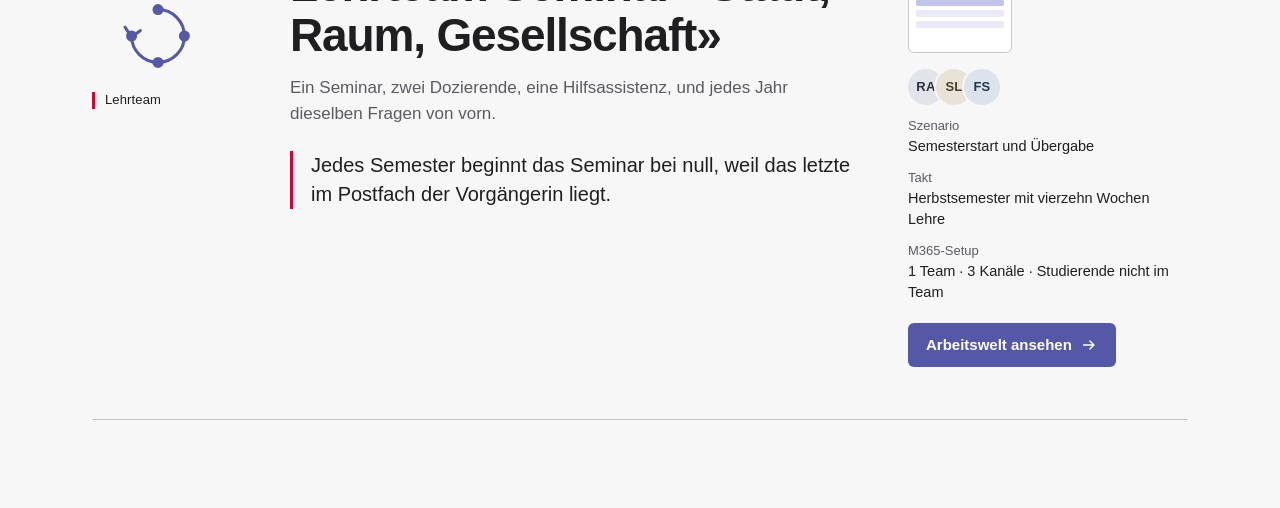
==== commit 212503d6: "fdggfd" ====
--- a/team-personas/higher-education/index.html
+++ b/team-personas/higher-education/index.html
@@ -19,6 +19,7 @@
     <symbol id="i-person" viewBox="0 0 20 20"><circle cx="10" cy="7" r="3" fill="none" stroke="currentColor" stroke-width="1.5"/><path d="M4.5 16.5c.6-3 2.6-4.5 5.5-4.5s4.9 1.5 5.5 4.5" fill="none" stroke="currentColor" stroke-width="1.5" stroke-linecap="round"/></symbol>
     <symbol id="i-box" viewBox="0 0 20 20"><ellipse cx="10" cy="5.5" rx="5.75" ry="2.25" fill="none" stroke="currentColor" stroke-width="1.5"/><path d="M4.25 5.5v9c0 1.25 2.6 2.25 5.75 2.25s5.75-1 5.75-2.25v-9M4.25 10c0 1.25 2.6 2.25 5.75 2.25s5.75-1 5.75-2.25" fill="none" stroke="currentColor" stroke-width="1.5"/></symbol>
     <symbol id="i-arrow" viewBox="0 0 20 20"><path d="M4 10h11m-4-4.5L15.5 10 11 14.5" fill="none" stroke="currentColor" stroke-width="1.5" stroke-linecap="round" stroke-linejoin="round"/></symbol>
+    <symbol id="i-arrow-b" viewBox="0 0 20 20"><path d="M3.5 10h12.5m-4.75-5L16 10l-4.75 5" fill="none" stroke="currentColor" stroke-width="2.25" stroke-linecap="round" stroke-linejoin="round"/></symbol>
     <symbol id="i-back" viewBox="0 0 20 20"><path d="M12 4.5L6.5 10 12 15.5" fill="none" stroke="currentColor" stroke-width="1.5" stroke-linecap="round" stroke-linejoin="round"/></symbol>
     <symbol id="i-print" viewBox="0 0 20 20"><path d="M6 7V3.75h8V7M6 13.5H4.25V7.75h11.5v5.75H14M6 11.75h8v4.5H6z" fill="none" stroke="currentColor" stroke-width="1.5" stroke-linejoin="round"/></symbol>
     <symbol id="i-mail" viewBox="0 0 20 20"><rect x="3" y="4.75" width="14" height="10.5" rx="1.75" fill="none" stroke="currentColor" stroke-width="1.5"/><path d="M3.5 6l6.5 5 6.5-5" fill="none" stroke="currentColor" stroke-width="1.5" stroke-linejoin="round"/></symbol>
--- a/team-personas/higher-education/atlas.css
+++ b/team-personas/higher-education/atlas.css
@@ -1,34 +1,37 @@
-/* Higher-education atlas: local styles. Fluent 2 as reference grammar (type scale, neutrals, hairlines,
-   restrained indigo), Uni Basel red/mint as identity. Uni colours come from ../../assets/tokens.css. */
+/* Higher-education atlas: local styles.
+   Outside the scenes: Swiss/university editorial (type, rules, whitespace, few boxes).
+   Inside the scenes: Fluent 2 as reference grammar, own drawing. Uni colours come from ../../assets/tokens.css.
+   Colour roles: neutral ink and surfaces · indigo = collaboration workspace / selection ·
+   Uni Basel red = friction and editorial emphasis · teal/mint = valid, personal, positive.
+   People get their own quiet identity palette (.av-*) so no colour means "person" and "problem" at once. */
 
 :root{
-  --brand-50:#F5F4FF;
-  --brand-100:#ECEBFF;
-  --brand-300:#C8C6FF;
+  --brand-50:#F4F4FB;
+  --brand-100:#E9E9F7;
+  --brand-300:#C3C4EA;
   --brand-600:#5558A6;
-  --brand-700:#464775;
-  --bg:#F7F7F9;
+  --brand-700:#43457A;
+  --bg:#F7F7F8;
   --surface:#FFFFFF;
-  --surface-2:#F3F3F5;
-  --text:#242424;
-  --text-2:#5C5C5C;
-  --stroke:#E0E0E0;
-  --stroke-2:#C7C7C7;
-  --danger:#C50F1F;
-  --warn:#8A6D1D;
-  --ok:#0F6E0F;
+  --surface-2:#F1F1F3;
+  --text:#1F1F22;
+  --text-2:#5A5A60;
+  --stroke:#E2E2E6;
+  --stroke-2:#C6C6CD;
+  --rule:#1F1F22;
+  --danger:var(--red);
+  --ok:#0E6F67;
+  --teal-50:#EEF7F6;
   --radius:6px;
   --shadow:0 1px 2px rgba(0,0,0,.08),0 2px 8px rgba(0,0,0,.05);
   --font:"Segoe UI","Segoe UI Variable","Helvetica Neue",Arial,sans-serif;
 }
 
 html{scroll-padding-top:76px}
-body{
-  font-family:var(--font);background:var(--bg);color:var(--text);
-  font-size:16px;line-height:1.55;padding:0;
-}
+body{font-family:var(--font);background:var(--bg);color:var(--text);font-size:16px;line-height:1.6;padding:0}
 a{color:inherit}
-/* tokens.css styles bare <header>; this page uses several */
+strong{font-weight:600}
+/* tokens.css styles bare <header> and .panel; this page uses both differently */
 header.site,header.hero,header.sec-h{max-width:none;margin-bottom:0}
 :focus-visible{outline:2px solid var(--brand-600);outline-offset:2px;border-radius:2px}
 main:focus{outline:none}
@@ -37,7 +40,7 @@
 .skip{position:absolute;left:12px;top:-60px;background:var(--surface);padding:10px 14px;border:2px solid var(--brand-600);z-index:50}
 .skip:focus{top:12px}
 .ic{width:18px;height:18px;flex:none;vertical-align:-3px}
-.wrap{max-width:1120px;margin:0 auto;padding:0 24px}
+.wrap{max-width:1160px;margin:0 auto;padding:0 32px}
 .noscript{padding-top:32px}
 ul.plain{list-style:none;padding:0}
 ul.plain li{padding:3px 0}
@@ -45,139 +48,144 @@
 
 /* ---------- site bar ---------- */
 .site{background:var(--surface);border-bottom:1px solid var(--stroke)}
-.site-in{max-width:1120px;margin:0 auto;padding:12px 24px;display:flex;gap:16px;align-items:center;justify-content:space-between;flex-wrap:wrap}
+.site-in{max-width:1160px;margin:0 auto;padding:10px 32px;display:flex;gap:16px;align-items:center;justify-content:space-between;flex-wrap:wrap}
 .site .back{margin:0;border:0;display:inline-flex;gap:6px;align-items:center;font-size:14px;color:var(--text-2);padding:8px 0;min-height:40px;text-decoration:none}
 .site .back:hover{color:var(--brand-600);text-decoration:underline}
 .site-note{font-size:13px;color:var(--text-2)}
 
-/* ---------- atlas intro ---------- */
-.kick{font-size:14px;color:var(--text-2);border-left:3px solid var(--red);padding-left:10px;margin-bottom:14px;line-height:1.3}
-.intro{padding:56px 0 36px;max-width:70ch}
-.intro h1,.hero h1{font-size:clamp(32px,5.2vw,52px);font-weight:600;letter-spacing:-.025em;line-height:1.08}
-.lede{font-size:18px;color:var(--text-2);margin-top:16px;max-width:62ch}
-.h-sec{font-size:20px;font-weight:600;margin-bottom:16px}
-
-/* ---------- at-a-glance table ---------- */
-.glance{margin-bottom:56px}
-.cmp{width:100%;border-collapse:collapse;background:var(--surface);border:1px solid var(--stroke);border-radius:var(--radius);overflow:hidden;font-size:15px}
-.cmp th,.cmp td{text-align:left;padding:14px 16px;vertical-align:middle;border-bottom:1px solid var(--stroke)}
-.cmp thead th{font-size:13px;font-weight:600;color:var(--text-2);background:var(--surface-2)}
+/* ---------- editorial type ---------- */
+.kick{font-size:13px;color:var(--text-2);border-left:3px solid var(--red);padding-left:10px;margin-bottom:16px;line-height:1.3;letter-spacing:.01em}
+.intro{padding:72px 0 44px}
+.intro h1{font-size:clamp(38px,5.6vw,62px);font-weight:600;letter-spacing:-.03em;line-height:1.04;max-width:17ch}
+.hero h1{font-size:clamp(36px,4.6vw,52px);font-weight:600;letter-spacing:-.028em;line-height:1.06}
+.lede{font-size:20px;line-height:1.5;color:var(--text-2);margin-top:20px;max-width:56ch}
+.h-sec{font-size:24px;font-weight:600;letter-spacing:-.01em;margin-bottom:18px}
+.sec-no{font-size:13px;color:var(--text-2);letter-spacing:.04em;margin-bottom:6px}
+
+/* ---------- at-a-glance table: ruled, not boxed ---------- */
+.glance{margin-bottom:64px}
+.cmp{width:100%;border-collapse:collapse;font-size:15px;border-top:2px solid var(--rule);border-bottom:1px solid var(--stroke-2)}
+.cmp th,.cmp td{text-align:left;padding:16px 16px 16px 0;vertical-align:middle;border-bottom:1px solid var(--stroke)}
+.cmp thead th{font-size:13px;font-weight:400;color:var(--text-2);padding-top:10px;padding-bottom:10px}
 .cmp tbody tr:last-child>*{border-bottom:0}
-.cmp tbody th{font-weight:600}
+.cmp tbody th{font-weight:600;font-size:16px}
 .cmp td{white-space:nowrap}
 .cmp td.fp{white-space:normal}
 .cmp tbody th a{text-decoration:none}
 .cmp tbody th a:hover{color:var(--brand-600);text-decoration:underline}
-.cmp .sub{display:block;font-weight:400;font-size:13px;color:var(--text-2);max-width:26ch}
-.cmp .fp{font-weight:600;color:var(--brand-700)}
+.cmp .sub{display:block;font-weight:400;font-size:13px;color:var(--text-2);max-width:28ch}
+.cmp .fp{font-weight:500;color:var(--brand-700)}
 .tkt{display:inline-flex;align-items:center;gap:10px}
 .tkt .glyph{width:56px;height:34px}
 .meter{display:flex;align-items:center;gap:10px}
-.meter .bar{display:block;position:relative;width:90px;height:8px;border-radius:4px;background:var(--surface-2);box-shadow:inset 0 0 0 1px var(--stroke-2)}
-.meter .bar::after{content:"";position:absolute;inset:0 auto 0 0;width:var(--v);border-radius:4px;background:var(--text-2)}
+.meter .bar{display:block;position:relative;width:90px;height:6px;border-radius:3px;background:var(--surface-2);box-shadow:inset 0 0 0 1px var(--stroke-2)}
+.meter .bar::after{content:"";position:absolute;inset:0 auto 0 0;width:var(--v);border-radius:3px;background:var(--text-2)}
 .meter .num{font-size:14px;font-variant-numeric:tabular-nums;min-width:3.4ch}
 .meter.big{margin-bottom:12px}
-.meter.big .bar{width:100%;height:10px;border-radius:5px}
-.meter.big .bar::after{border-radius:5px}
+.meter.big .bar{width:100%;height:8px;border-radius:4px}
+.meter.big .bar::after{border-radius:4px}
 
 /* ---------- glyphs ---------- */
 .glyph{display:block;width:120px;height:72px;color:var(--text-2)}
-.glyph .g-base{stroke:currentColor;stroke-width:2.5;stroke-linecap:round;fill:none}
-.glyph .g-thin{stroke:currentColor;stroke-width:1.5;stroke-linecap:round;fill:none;opacity:.7}
+.glyph .g-base{stroke:currentColor;stroke-width:2.75;stroke-linecap:round;fill:none}
+.glyph .g-thin{stroke:currentColor;stroke-width:1.75;stroke-linecap:round;fill:none;opacity:.75}
 .glyph .g-tick{stroke:currentColor;stroke-width:5;stroke-linecap:round}
 .glyph .g-acc{fill:var(--brand-600);stroke:none}
 .glyph .g-solid{fill:currentColor}
-.glyph .g-dot{fill:var(--surface);stroke:currentColor;stroke-width:2}
-.glyph .g-dash{stroke:currentColor;stroke-width:1.75;stroke-dasharray:3 4;fill:none;stroke-linecap:round}
-
-/* ---------- avatars ---------- */
-.av{width:36px;height:36px;border-radius:50%;display:inline-flex;align-items:center;justify-content:center;font-size:13px;font-weight:600;flex:none;box-shadow:0 0 0 2px var(--bg)}
-.av-0{background:#E2E0FF;color:#3B3C73}.av-1{background:#D6EFEC;color:#1E4D49}.av-2{background:#FBDDE4;color:#7A1932}
-.av-3{background:#E4E7EB;color:#2D373C}.av-4{background:#F6EBC8;color:#5C4709}.av-5{background:#DCEBF7;color:#1B4A6B}
-.av-more{background:var(--surface);color:var(--text-2);box-shadow:inset 0 0 0 1px var(--stroke-2),0 0 0 2px var(--bg)}
+.glyph .g-dot{fill:var(--surface);stroke:currentColor;stroke-width:2.25}
+.glyph .g-dash{stroke:currentColor;stroke-width:2;stroke-dasharray:3 4;fill:none;stroke-linecap:round}
+
+/* ---------- avatars: quiet identity palette, separate from status colours ---------- */
+.av{width:36px;height:36px;border-radius:50%;display:inline-flex;align-items:center;justify-content:center;font-size:13px;font-weight:600;flex:none;box-shadow:0 0 0 2px var(--bg);letter-spacing:.02em}
+.av-0{background:#E2E4EA;color:#2C3340}.av-1{background:#E9E3D7;color:#4A3E2A}.av-2{background:#DBE3EC;color:#22374C}
+.av-3{background:#E5E0EA;color:#3E3450}.av-4{background:#E0E6DF;color:#33422F}.av-5{background:#ECE5E0;color:#4C3A2F}
+.av-more,.av-ext{background:var(--surface);color:var(--text-2);box-shadow:inset 0 0 0 1.5px var(--stroke-2),0 0 0 2px var(--bg)}
 .avs{list-style:none;display:flex;padding:0}
 .avs li+li{margin-left:-8px}
 
 /* ---------- atlas world rows ---------- */
-.worlds{padding-bottom:72px}
-.world{display:grid;grid-template-columns:150px minmax(0,1fr) 300px;gap:40px;padding:44px 0;border-top:1px solid var(--stroke-2);align-items:start}
+.worlds{padding-bottom:88px;counter-reset:w}
+.world{display:grid;grid-template-columns:150px minmax(0,1fr) 280px;gap:48px;padding:52px 0;border-top:1px solid var(--stroke-2);align-items:start;counter-increment:w}
+.world:first-child{border-top:2px solid var(--rule)}
 .world:last-child{border-bottom:1px solid var(--stroke-2)}
+.world-sig::before{content:counter(w,decimal-leading-zero);display:block;font-size:13px;color:var(--text-2);letter-spacing:.04em;font-variant-numeric:tabular-nums;margin-bottom:14px}
 .world-sig .glyph{width:132px;height:80px;margin-bottom:16px}
-.world-sig .kick{font-weight:600;color:var(--text);margin:0}
-.world h2{font-size:clamp(24px,3.2vw,34px);font-weight:600;letter-spacing:-.02em;line-height:1.15}
+.world-sig .kick{color:var(--text);margin:0}
+.world h2{font-size:clamp(30px,3.8vw,46px);font-weight:600;letter-spacing:-.025em;line-height:1.08}
 .world h2 a{text-decoration:none}
 .world h2 a:hover{color:var(--brand-600)}
-.world .tag{color:var(--text-2);margin-top:10px;max-width:58ch}
-.tension{margin:20px 0 0;max-width:58ch;font-size:18px;line-height:1.45;font-weight:500;border-left:3px solid var(--red);padding-left:16px}
-.world-side{display:flex;flex-direction:column;gap:10px;padding-top:6px}
+.world .tag{color:var(--text-2);margin-top:14px;max-width:56ch;font-size:17px;line-height:1.55}
+.tension{margin:24px 0 0;max-width:52ch;font-size:20px;line-height:1.45;font-weight:400;border-left:3px solid var(--red);padding-left:18px}
+.world-side{display:flex;flex-direction:column;gap:12px;padding-top:30px}
 .world-side .meta{font-size:14.5px;line-height:1.45}
 .world-side .meta .k{display:block;margin:0}
 .go{display:inline-flex;align-items:center;gap:8px;margin-top:8px;align-self:flex-start;min-height:44px;padding:0 18px;border-radius:var(--radius);background:var(--brand-600);color:#fff;text-decoration:none;font-weight:600;font-size:15px}
 .go:hover{background:var(--brand-700)}
 .go:focus-visible{outline-color:var(--text);outline-offset:3px}
 /* patterns change the row's rhythm, not only its copy */
-.world[data-pattern=solo]{padding:72px 0}
+.world[data-pattern=solo]{padding:80px 0}
 .world[data-pattern=solo] .tension{border-left-color:var(--brand-300)}
-.world[data-pattern=periodic]{padding:28px 0}
+.world[data-pattern=periodic]{padding:36px 0}
 .world[data-pattern=cyclic] .world-sig .glyph{color:var(--brand-600)}
 .world[data-pattern=mixed] .world-main{max-width:68ch}
 
 /* ---------- world page ---------- */
-.world-page{padding-bottom:72px}
-.crumbs{display:flex;gap:10px;align-items:center;font-size:14px;color:var(--text-2);padding:22px 0 8px;flex-wrap:wrap}
+.world-page{padding-bottom:88px}
+.crumbs{display:flex;gap:10px;align-items:center;font-size:13.5px;color:var(--text-2);padding:22px 0 8px;flex-wrap:wrap}
 .crumbs a{display:inline-flex;align-items:center;min-height:40px;text-decoration:underline;text-underline-offset:3px}
 .crumbs a:hover{color:var(--brand-600)}
-.hero{display:grid;grid-template-columns:minmax(0,1fr) 320px;gap:56px;padding:28px 0 44px;align-items:start}
-.hero .lede{margin-top:14px}
-.hero-side{padding-top:6px}
+.hero{display:grid;grid-template-columns:minmax(0,1fr) 300px;gap:64px;padding:32px 0 52px;align-items:start}
+.hero .lede{margin-top:18px}
+.hero-side{padding-top:8px}
 .hero-side .glyph{width:156px;height:94px;margin-bottom:20px}
-.facts{display:grid;gap:0}
+.facts{display:grid;gap:0;border-bottom:1px solid var(--stroke)}
 .facts>div{display:grid;grid-template-columns:96px 1fr;gap:12px;padding:10px 0;border-top:1px solid var(--stroke)}
 .facts dt{font-size:13px;color:var(--text-2);padding-top:2px}
-.facts dd{font-size:15px;font-weight:500}
+.facts dd{font-size:15px}
 
 /* ---------- the switch ---------- */
-.switch{position:sticky;top:0;z-index:20;background:rgba(247,247,249,.97);border-bottom:1px solid var(--stroke);box-shadow:0 1px 0 rgba(0,0,0,.02)}
+.switch{position:sticky;top:0;z-index:20;background:rgba(247,247,248,.97);border-top:2px solid var(--rule);border-bottom:1px solid var(--stroke)}
 .switch-in{display:flex;gap:16px;align-items:center;justify-content:space-between;padding:10px 0}
 .tabs{display:inline-flex;background:var(--surface-2);border:1px solid var(--stroke-2);border-radius:8px;padding:3px;gap:2px;max-width:100%}
 .tab{font:inherit;font-size:15px;font-weight:600;color:var(--text-2);background:transparent;border:0;border-radius:6px;padding:0 20px;min-height:42px;cursor:pointer;white-space:nowrap}
 .tab:hover{color:var(--text);background:rgba(255,255,255,.7)}
 .tab[aria-selected=true]{background:var(--surface);color:var(--text);box-shadow:var(--shadow)}
 #tab-heute[aria-selected=true]{box-shadow:var(--shadow),inset 0 -3px 0 var(--red)}
-#tab-m365[aria-selected=true]{color:var(--brand-700);box-shadow:var(--shadow),inset 0 -3px 0 var(--brand-600)}
-#tab-vergleich[aria-selected=true]{color:var(--brand-700);box-shadow:var(--shadow),inset 0 -3px 0 var(--brand-600)}
+#tab-m365[aria-selected=true],#tab-vergleich[aria-selected=true]{color:var(--brand-700);box-shadow:var(--shadow),inset 0 -3px 0 var(--brand-600)}
 .print{font:inherit;font-size:14px;color:var(--text-2);background:none;border:0;display:inline-flex;gap:6px;align-items:center;min-height:42px;padding:0 10px;cursor:pointer;border-radius:var(--radius)}
 .print:hover{color:var(--brand-600);background:var(--brand-50)}
 
-/* ---------- panels and sections ---------- */
-.panel{padding-top:32px}
+/* ---------- panels and sections: rules and numbers, no container chrome ---------- */
+.panel{background:none;border:0;border-radius:0;margin:0;padding:40px 0 0;counter-reset:sec}
 .panel[hidden]{display:none}
 .side-tag{font-size:13px;font-weight:600;color:var(--text-2);padding-bottom:8px;border-bottom:3px solid var(--red);display:inline-block;margin-bottom:8px}
 .panel-b .side-tag{border-bottom-color:var(--brand-600);color:var(--brand-700)}
-.sec{display:grid;grid-template-columns:230px minmax(0,1fr);gap:40px;padding:36px 0;border-top:1px solid var(--stroke)}
-.panel>.side-tag+.sec{border-top:0;padding-top:20px}
-.sec-h h3{font-size:22px;font-weight:600;letter-spacing:-.01em;line-height:1.2}
-.sec-h p{font-size:14.5px;color:var(--text-2);margin-top:6px;max-width:26ch}
+.sec{display:grid;grid-template-columns:240px minmax(0,1fr);gap:48px;padding:44px 0;border-top:1px solid var(--stroke-2);counter-increment:sec}
+.panel>.side-tag+.sec{border-top:0;padding-top:24px}
+.sec-h::before{content:counter(sec,decimal-leading-zero);display:block;font-size:13px;color:var(--text-2);letter-spacing:.04em;font-variant-numeric:tabular-nums;margin-bottom:8px}
+.sec-h h3{font-size:24px;font-weight:600;letter-spacing:-.015em;line-height:1.2}
+.sec-h p{font-size:14.5px;color:var(--text-2);margin-top:8px;max-width:26ch;line-height:1.45}
 .sec-b{min-width:0;max-width:78ch}
 .sec-b h4{font-size:15px;font-weight:600;margin-bottom:8px}
-.sec-b h4.sub-h{margin-top:28px;color:var(--text-2);font-size:14px}
+.sec-b h4.sub-h{margin-top:28px;color:var(--text-2);font-size:13.5px;font-weight:400}
 .sec-b>.sub-h:first-child{margin-top:0}
 .sec-b p{max-width:68ch}
 .sec.wide .sec-b{max-width:none}
-.sec.wide{grid-template-columns:1fr;gap:20px}
+.sec.wide{grid-template-columns:1fr;gap:24px}
 .sec.wide .sec-h p{max-width:none}
 .note{font-size:14px;color:var(--text-2)}
 
 .frictions{list-style:none;padding:0}
-.frictions li{padding:9px 0 9px 22px;border-top:1px solid var(--stroke);position:relative}
+.frictions li{padding:10px 0 10px 22px;border-top:1px solid var(--stroke);position:relative}
 .frictions li:first-child{border-top:0;padding-top:0}
-.frictions li::before{content:"";position:absolute;left:2px;top:.95em;width:8px;height:8px;border-radius:50%;background:var(--red)}
-.frictions li:first-child::before{top:.4em}
-.tens{margin-top:20px;padding-top:16px;border-top:1px solid var(--stroke);color:var(--text-2)}
-
-.two{display:grid;grid-template-columns:1fr 1fr;gap:32px;margin-bottom:8px}
+.frictions li::before{content:"";position:absolute;left:2px;top:1.05em;width:8px;height:8px;border-radius:50%;background:var(--red)}
+.frictions li:first-child::before{top:.5em}
+.tens{margin-top:22px;padding-top:16px;border-top:1px solid var(--stroke);color:var(--text-2)}
+
+.two{display:grid;grid-template-columns:1fr 1fr;gap:40px;margin-bottom:8px}
 .two ul{list-style:none;padding:0}
-.two li{padding:4px 0}
+.two li{padding:5px 0;border-top:1px solid var(--stroke)}
+.two li:first-child{border-top:0}
 .moves{list-style:none;padding:0}
 .moves li{display:grid;gap:2px;padding:12px 0;border-top:1px solid var(--stroke)}
 .moves li:first-child{border-top:0;padding-top:0}
@@ -185,44 +193,40 @@
 
 /* ---------- side B ---------- */
 .panel-b .sec-h h3{color:var(--brand-700)}
-.fp-big{font-size:clamp(24px,3.4vw,34px);font-weight:600;letter-spacing:-.02em;line-height:1.2;color:var(--brand-700);margin-bottom:12px}
-.fp-big.sm{font-size:22px}
-.setup-lead{font-weight:500;margin-bottom:8px}
+.fp-big{font-size:clamp(26px,3.4vw,36px);font-weight:600;letter-spacing:-.02em;line-height:1.2;color:var(--brand-700);margin-bottom:14px}
+.setup-lead{margin-bottom:8px}
 .cats{display:grid;gap:0}
-.cat{padding:20px 0;border-top:1px solid var(--stroke)}
+.cat{padding:22px 0;border-top:1px solid var(--stroke)}
 .cat:first-child{border-top:0;padding-top:0}
 .cat h4{font-size:17px;margin-bottom:12px}
-.cells{display:grid;grid-template-columns:repeat(4,minmax(0,1fr));gap:16px}
+.cells{display:grid;grid-template-columns:repeat(4,minmax(0,1fr));gap:20px}
 .cell h5{font-size:12.5px;font-weight:600;color:var(--text-2);margin-bottom:4px}
-.cell p{font-size:14.5px;line-height:1.45}
+.cell p{font-size:15px;line-height:1.5}
 .cell .none{color:var(--text-2)}
 .c-m365 h5{color:var(--brand-700)}
-.c-m365 p{font-weight:500}
 .c-chg{border-top:3px solid var(--brand-600);padding-top:8px}
 .c-stay{border-top:3px solid var(--mint);padding-top:8px}
 .c-m365{border-top:3px solid var(--brand-300);padding-top:8px}
 .c-out{border-top:3px dashed var(--stroke-2);padding-top:8px}
 
 .picks{list-style:none;padding:0}
-.picks li{padding:20px 0;border-top:1px solid var(--stroke)}
+.picks li{padding:22px 0;border-top:1px solid var(--stroke)}
 .picks li:first-child{border-top:0;padding-top:0}
-.picks h4{font-weight:500;font-size:16px;color:var(--text-2)}
-.pick{margin:6px 0 4px;font-size:17px}
-.pick .k{color:var(--brand-700);font-weight:600}
-.pick strong{font-weight:600}
-.boundary{font-size:18px;line-height:1.5;padding:16px 20px;background:var(--brand-50);border-left:3px solid var(--brand-600);border-radius:0 var(--radius) var(--radius) 0}
+.picks h4{font-weight:400;font-size:16px;color:var(--text-2)}
+.pick{margin:6px 0 4px;font-size:18px}
+.pick .k{color:var(--brand-700)}
+.boundary{font-size:19px;line-height:1.5;padding:18px 22px;background:var(--brand-50);border-left:3px solid var(--brand-600)}
 .anti{list-style:none;padding:0}
 .anti li{padding:6px 0 6px 26px;position:relative}
 .anti li::before{content:"×";position:absolute;left:4px;top:5px;font-weight:700;color:var(--danger)}
 .mods{margin-top:12px;border-top:1px solid var(--stroke);padding-top:20px;color:var(--text-2)}
-.mods summary{cursor:pointer;font-size:14.5px;font-weight:600;min-height:40px;display:flex;align-items:center}
 .mods ul{list-style:none;padding:8px 0 0}
 .mods li{display:grid;gap:0;padding:8px 0;font-size:14.5px}
 .mods li strong{color:var(--text)}
 
 /* ---------- other worlds ---------- */
-.others{margin-top:56px;padding-top:32px;border-top:1px solid var(--stroke-2)}
-.others ul{list-style:none;padding:0;display:grid;grid-template-columns:repeat(4,minmax(0,1fr));gap:0 24px}
+.others{margin-top:72px;padding-top:28px;border-top:2px solid var(--rule)}
+.others ul{list-style:none;padding:0;display:grid;grid-template-columns:repeat(4,minmax(0,1fr));gap:0 28px}
 .others a{display:grid;gap:2px;padding:14px 0;border-top:3px solid var(--stroke-2);text-decoration:none;min-height:44px}
 .others a:hover{border-top-color:var(--brand-600)}
 .others a:hover .on{color:var(--brand-600)}
@@ -230,113 +234,116 @@
 .others .on{font-weight:600;line-height:1.3}
 .others .of{font-size:13.5px;color:var(--brand-700)}
 
-/* ---------- zone language: used by flow steps, shift targets, zone badges and the M365 track ---------- */
-:root{--z-personal:#2F7F77;--z-shared:var(--brand-600);--z-institutional:#505050;--z-outside:#6B6B6B}
+/* ---------- zone language: flow steps, shift targets, zone badges, M365 track ---------- */
+:root{--z-personal:#0E6F67;--z-shared:var(--brand-600);--z-institutional:#4E4E55;--z-outside:#6A6A72}
 .z-personal{--zc:var(--z-personal)}
 .z-shared{--zc:var(--z-shared)}
 .z-institutional{--zc:var(--z-institutional)}
 .z-outside{--zc:var(--z-outside)}
-.zb{display:inline-flex;align-items:center;gap:6px;font-size:13px;font-weight:600;color:var(--zc);border:1px solid var(--zc);border-radius:12px;padding:1px 10px 1px 7px;line-height:1.5}
+.zb{display:inline-flex;align-items:center;gap:6px;font-size:13px;font-weight:600;color:var(--zc);border:1.5px solid var(--zc);border-radius:12px;padding:0 10px 0 7px;line-height:1.6}
 .zb .ic{width:15px;height:15px}
 .z-outside .zb,.zb.z-outside{border-style:dashed}
 
-/* ---------- Vergleich ---------- */
-.panel-c{padding-top:28px}
-.cmp-top{display:flex;justify-content:space-between;align-items:flex-end;gap:24px;flex-wrap:wrap;margin-bottom:20px}
-.cmp-h{font-size:clamp(22px,2.8vw,28px);font-weight:600;letter-spacing:-.015em;line-height:1.2}
-.cmp-sub{color:var(--text-2);font-size:15px;margin-top:4px}
+/* ---------- Vergleich: the main visual object of each world ---------- */
+.panel-c{padding-top:36px}
+.cmp-top{display:flex;justify-content:space-between;align-items:flex-end;gap:24px;flex-wrap:wrap;margin-bottom:24px}
+.cmp-h{font-size:clamp(26px,3vw,32px);font-weight:600;letter-spacing:-.02em;line-height:1.15}
+.cmp-sub{color:var(--text-2);font-size:15.5px;margin-top:6px}
 .cmp-fp{display:grid;gap:0;text-align:right}
-.cmp-fp strong{font-size:18px;color:var(--brand-700);font-weight:600}
-.shifts-head,.shift{display:grid;grid-template-columns:minmax(0,1fr) 112px minmax(0,1fr);column-gap:8px;align-items:stretch}
-.shifts-head{font-size:13px;font-weight:600;color:var(--text-2);padding:0 0 8px}
-.shifts-head span:first-child{border-bottom:3px solid var(--red);padding-bottom:6px}
-.shifts-head span:last-child{border-bottom:3px solid var(--brand-600);padding-bottom:6px;color:var(--brand-700)}
+.cmp-fp strong{font-size:19px;color:var(--brand-700)}
+
+/* numbered markers: one size family, from scene pins to the change rows */
+.mk{display:inline-flex;align-items:center;justify-content:center;flex:none;width:24px;height:24px;border-radius:50%;background:var(--brand-600);color:#fff;font-size:13px;font-weight:700;box-shadow:0 0 0 2.5px var(--surface);font-variant-numeric:tabular-nums}
+.sn{display:inline-flex;align-items:center;justify-content:center;width:32px;height:32px;border-radius:50%;background:var(--brand-600);color:#fff;font-size:15px;font-weight:700;font-variant-numeric:tabular-nums;align-self:center}
+
+.shifts-head,.shift{display:grid;grid-template-columns:44px minmax(0,1fr) 104px minmax(0,1fr);column-gap:10px;align-items:stretch}
+.shifts-head{font-size:13px;color:var(--text-2);padding:28px 0 0}
+.shifts-head span:nth-child(2){border-bottom:3px solid var(--red);padding-bottom:8px}
+.shifts-head span:nth-child(4){border-bottom:3px solid var(--brand-600);padding-bottom:8px;color:var(--brand-700)}
 .shifts{list-style:none;padding:0}
-.shift{padding:6px 0}
-.sf,.st{border-radius:var(--radius);padding:14px 18px;display:flex;flex-direction:column;gap:6px;justify-content:center;min-width:0}
-.sf{background:var(--surface);border:1px solid var(--stroke);border-left:4px solid var(--danger)}
+.shift{padding:14px 0;border-bottom:1px solid var(--stroke)}
+.sf,.st{display:flex;flex-direction:column;gap:6px;justify-content:center;min-width:0}
+.sf{padding:4px 0 4px 16px;border-left:3px solid var(--danger)}
 .sf.tone-ok{border-left-color:var(--ok)}
 .sf.tone-out{border-left-color:var(--brand-700);border-left-style:double}
-.st{background:var(--brand-50);border:1px solid var(--brand-300);border-left:4px solid var(--zc)}
-.is-stay .st{background:#F0F9F8;border-color:#BFE3DF;border-left-color:var(--zc)}
-.is-stay .sf{background:var(--surface-2)}
-.s-t{font-size:16px;line-height:1.35}
-.st .s-t{font-weight:600}
+.st{padding:14px 18px;background:var(--brand-50);border-left:3px solid var(--zc)}
+.is-stay .st{background:var(--teal-50)}
+.s-t{font-size:16.5px;line-height:1.4}
+.st .s-t{font-weight:500}
 .sf .role{font-size:13px}
 .shift .zb{align-self:flex-start;background:var(--surface)}
 .sa{display:flex;flex-direction:column;align-items:center;justify-content:center;gap:2px;color:var(--brand-600);font-size:12.5px;font-weight:600;text-align:center}
-.sa .arr{width:28px;height:28px}
+.sa .arr{width:32px;height:32px}
 .is-stay .sa{color:var(--text-2)}
 .is-stay .sa .arr{display:none}
-.is-stay .sa::before{content:"";width:30px;height:0;border-top:3px double var(--stroke-2);margin-bottom:4px}
+.is-stay .sa::before{content:"";width:32px;height:0;border-top:3px double var(--stroke-2);margin-bottom:5px}
 .lbl{position:absolute;width:1px;height:1px;margin:-1px;padding:0;overflow:hidden;clip:rect(0,0,0,0);white-space:nowrap;border:0}
-.cmpv .boundary{margin-top:28px}
+.cmpv .boundary{margin-top:32px}
 .boundary .k{display:block;font-size:13px;margin-bottom:2px;color:var(--brand-700);font-weight:600}
-.cmp-more{margin-top:16px;font-size:14.5px;color:var(--text-2)}
+.cmp-more{margin-top:18px;font-size:14.5px;color:var(--text-2)}
 .cmp-more a{color:var(--brand-700);text-underline-offset:3px;display:inline-block;padding:8px 2px}
 
-/* ---------- people: core + circles ---------- */
+/* ---------- people: core + circles, drawn with rules ---------- */
 .people{list-style:none;padding:0;display:grid}
 .people li{display:flex;gap:12px;align-items:center;padding:6px 0}
-.pn{display:grid;gap:0;font-size:15px}
+.pn{display:grid;gap:0;font-size:15.5px}
 .pn span{color:var(--text-2);font-size:14px}
-.orbit{display:grid;grid-template-columns:minmax(0,1.05fr) minmax(0,1fr);gap:20px;align-items:start}
-.o-core{background:#F1FAF9;border:2px solid var(--mint);border-radius:var(--radius);padding:18px 20px}
+.orbit{display:grid;grid-template-columns:minmax(0,1.05fr) minmax(0,1fr);gap:32px;align-items:start}
+.o-core{background:var(--teal-50);border-top:3px solid var(--mint);padding:16px 20px 12px}
 .o-core h4,.ring h4{font-size:14px;margin-bottom:8px;display:flex;gap:8px;align-items:baseline;flex-wrap:wrap}
 .o-core h4 span,.ring h4 span{font-size:12.5px;font-weight:400;color:var(--text-2)}
-.o-rings{display:grid;gap:12px}
-.ring{background:var(--surface);border:1px solid var(--stroke-2);border-radius:var(--radius);padding:14px 16px}
+.o-rings{display:grid;gap:20px;padding-top:4px}
+.ring{border-left:3px solid var(--stroke-2);padding:2px 0 2px 18px}
 .ring ul{list-style:none;padding:0}
-.ring li{padding:2px 0;font-size:15px}
+.ring li{padding:2px 0;font-size:15.5px}
 .ring .people li{padding:4px 0}
-.r-near{border-color:var(--mint);border-width:2px}
-.r-occ{border-style:dotted;border-width:2px}
-.r-ext{border-style:dashed;border-width:2px;border-color:var(--brand-300)}
-.tmp{font-size:12px;color:var(--text-2);border:1px dashed var(--stroke-2);border-radius:8px;padding:0 6px;white-space:nowrap}
-.note{font-size:14px;color:var(--text-2)}
-.legend-line{font-size:13.5px;color:var(--text-2);margin-top:12px}
+.r-near{border-left-color:var(--mint)}
+.r-occ{border-left-style:dotted;border-left-width:3px}
+.r-ext{border-left-style:dashed;border-left-color:var(--brand-300)}
+.tmp{font-size:12.5px;color:var(--text-2);border:1px dashed var(--stroke-2);border-radius:8px;padding:0 6px;white-space:nowrap}
+.legend-line{font-size:13px;color:var(--text-2);margin-top:14px}
 
 /* ---------- flow / lifecycle ---------- */
-.flow{list-style:none;padding:0;display:grid;grid-auto-flow:column;grid-auto-columns:minmax(0,1fr);gap:22px;counter-reset:f}
-.fstep{position:relative;border-top:4px solid var(--zc);padding-top:10px;display:grid;gap:1px;align-content:start;counter-increment:f}
+.flow{list-style:none;padding:0;display:grid;grid-auto-flow:column;grid-auto-columns:minmax(0,1fr);gap:26px}
+.fstep{position:relative;border-top:4px solid var(--zc);padding-top:12px;display:grid;gap:2px;align-content:start}
 .fstep.z-outside{border-top-style:dashed}
-.fstep:not(:last-child)::after{content:"";position:absolute;right:-19px;top:-9px;width:14px;height:14px;background:url("data:image/svg+xml,%3Csvg xmlns='http://www.w3.org/2000/svg' viewBox='0 0 14 14'%3E%3Cpath d='M4 2l5 5-5 5' fill='none' stroke='%23616161' stroke-width='1.8' stroke-linecap='round' stroke-linejoin='round'/%3E%3C/svg%3E") center/contain no-repeat}
+.fstep:not(:last-child)::after{content:"";position:absolute;right:-22px;top:-11px;width:18px;height:18px;background:url("data:image/svg+xml,%3Csvg xmlns='http://www.w3.org/2000/svg' viewBox='0 0 14 14'%3E%3Cpath d='M4 2l5 5-5 5' fill='none' stroke='%235A5A60' stroke-width='2.2' stroke-linecap='round' stroke-linejoin='round'/%3E%3C/svg%3E") center/contain no-repeat}
 .fz{font-size:12.5px;font-weight:600;color:var(--zc)}
-.fstep strong{font-size:16px;line-height:1.25}
-.fn{font-size:14px;color:var(--text-2);line-height:1.35}
-.loop{display:flex;gap:8px;align-items:center;margin-top:14px;font-size:14px;color:var(--text-2);border-top:1px dashed var(--stroke-2);padding-top:10px}
-.overlay{display:grid;gap:12px}
-.lane{padding:12px 16px;border-radius:var(--radius)}
-.lane-base{background:var(--surface-2);border:1px solid var(--stroke-2)}
-.lane-over{background:var(--surface);border:2px dashed var(--brand-300);margin-left:clamp(0px,8vw,96px)}
-.ll{font-size:13px;font-weight:600;color:var(--text-2);margin-bottom:6px}
+.fstep strong{font-size:17px;line-height:1.25}
+.fn{font-size:14px;color:var(--text-2);line-height:1.4}
+.loop{display:flex;gap:8px;align-items:center;margin-top:16px;font-size:14px;color:var(--text-2);border-top:1px dashed var(--stroke-2);padding-top:10px}
+.overlay{display:grid;gap:14px}
+.lane{padding:12px 16px}
+.lane-base{background:var(--surface-2)}
+.lane-over{border:2px dashed var(--brand-300);margin-left:clamp(0px,8vw,96px)}
+.ll{font-size:13px;color:var(--text-2);margin-bottom:8px}
 .lane-over .ll{color:var(--brand-700)}
-.bar-t{font-size:16px;font-weight:500}
-.life{color:var(--text-2);font-size:15px;margin-top:14px}
-.mix{margin-top:22px}
-.scen{margin-top:24px;padding:20px 22px;background:var(--surface);border:1px solid var(--stroke);border-left:3px solid var(--red);border-radius:var(--radius)}
-.scen h4{font-size:16px;margin-bottom:6px}
+.bar-t{font-size:17px}
+.life{color:var(--text-2);font-size:15.5px;margin-top:16px}
+.mix{margin-top:24px}
+.scen{margin-top:28px;padding:2px 0 2px 20px;border-left:3px solid var(--red)}
+.scen h4{font-size:17px;margin-bottom:6px}
 .scen .stakes{color:var(--text-2);font-size:15px;margin-top:8px}
 .stages{list-style:none;padding:0;display:grid;gap:8px}
-.stages li{display:grid;font-size:14.5px;padding-left:14px;border-left:2px solid var(--stroke-2)}
+.stages li{display:grid;font-size:15px;padding-left:14px;border-left:2px solid var(--stroke-2)}
 .stages li span{color:var(--text-2)}
 
 /* ---------- tool landscape ---------- */
 .land{display:grid;gap:0;justify-items:stretch}
-.hub{display:flex;flex-direction:column;align-items:center;gap:8px;position:relative;padding-bottom:26px}
+.hub{display:flex;flex-direction:column;align-items:center;gap:8px;position:relative;padding-bottom:28px}
 .hub span{font-size:14px;font-weight:600}
-.hub::after{content:"";position:absolute;left:50%;bottom:0;height:26px;border-left:2px solid var(--stroke-2)}
-.bands{display:grid;grid-template-columns:1fr 1fr;gap:18px 16px}
+.hub::after{content:"";position:absolute;left:50%;bottom:0;height:28px;border-left:2px solid var(--stroke-2)}
+.bands{display:grid;grid-template-columns:1fr 1fr;gap:26px 32px;border-top:2px solid var(--stroke-2);padding-top:18px}
 .band{min-width:0}
 .b-bad{grid-column:1/-1}
-.b-bad .tiles{grid-template-columns:1fr 1fr}
-.band h4{font-size:14px;color:var(--text-2);margin-bottom:8px;padding-bottom:6px;border-bottom:1px solid var(--stroke-2)}
-.tiles{list-style:none;padding:0;display:grid;gap:8px}
-.tile{display:grid;grid-template-columns:22px minmax(0,1fr);gap:4px 12px;background:var(--surface);border:1px solid var(--stroke);border-radius:var(--radius);padding:12px 14px;border-left:4px solid var(--danger)}
+.b-bad .tiles{grid-template-columns:1fr 1fr;column-gap:32px}
+.band h4{font-size:13.5px;font-weight:400;color:var(--text-2);margin-bottom:10px}
+.tiles{list-style:none;padding:0;display:grid;gap:14px}
+.tile{display:grid;grid-template-columns:22px minmax(0,1fr);gap:2px 12px;padding:4px 0 4px 14px;border-left:3px solid var(--danger)}
 .tile>.ic{width:20px;height:20px;margin-top:2px;color:var(--text-2)}
 .tile.tone-ok{border-left-color:var(--ok)}
-.tile.tone-out{border-left-color:var(--brand-700);background:var(--surface-2);border-left-style:double}
-.tile .tn{display:grid;font-size:15px;min-width:0}
+.tile.tone-out{border-left-color:var(--brand-700);border-left-style:double}
+.tile .tn{display:grid;font-size:15.5px;min-width:0}
 .tile .tn span{font-size:14px;color:var(--text-2)}
 .tile .role{grid-column:2;font-size:13px}
 .b-ok .role,.b-out .role{display:none}
@@ -347,7 +354,7 @@
 .tone-out .role{color:var(--brand-700)}
 
 /* ---------- progressive disclosure ---------- */
-.more{margin-top:18px;border-top:1px solid var(--stroke)}
+.more{margin-top:20px;border-top:1px solid var(--stroke)}
 .more summary{cursor:pointer;list-style:none;display:flex;align-items:center;gap:8px;min-height:44px;font-size:14.5px;font-weight:600;color:var(--brand-700)}
 .more summary::-webkit-details-marker{display:none}
 .more summary::before{content:"";width:8px;height:8px;border-right:2px solid currentColor;border-bottom:2px solid currentColor;transform:rotate(-45deg);transition:transform .15s}
@@ -359,39 +366,151 @@
 .arts li:first-child{border-top:0}
 .an{display:flex;gap:10px;align-items:baseline;flex-wrap:wrap}
 .arts p{font-size:14.5px;color:var(--text-2);margin-top:2px}
-.st-badge,.an .st{font-size:12.5px;color:var(--text-2);border:1px solid var(--stroke-2);border-radius:10px;padding:0 8px;line-height:1.5}
+.an .st{font-size:12.5px;color:var(--text-2);border:1px solid var(--stroke-2);border-radius:10px;padding:0 8px;line-height:1.5}
 .an .st-shared{border-color:var(--brand-300);color:var(--brand-700)}
 
-/* ---------- M365 zones ---------- */
-.track{list-style:none;padding:0;display:grid;grid-template-columns:repeat(var(--n),minmax(0,1fr));gap:22px}
-.zone{position:relative;background:var(--surface);border:1px solid var(--stroke);border-top:4px solid var(--zc);border-radius:var(--radius);padding:14px 16px 10px}
-.z-outside.zone{border-top-style:dashed;background:var(--surface-2)}
-.zone:not(:last-child)::after{content:"";position:absolute;right:-18px;top:20px;width:14px;height:14px;background:url("data:image/svg+xml,%3Csvg xmlns='http://www.w3.org/2000/svg' viewBox='0 0 14 14'%3E%3Cpath d='M4 2l5 5-5 5' fill='none' stroke='%23616161' stroke-width='1.8' stroke-linecap='round' stroke-linejoin='round'/%3E%3C/svg%3E") center/contain no-repeat}
-.zone h4{display:flex;gap:8px;align-items:center;color:var(--zc);font-size:15px;margin-bottom:0}
+/* ---------- M365 zones: columns with a coloured rule, not cards ---------- */
+.track{list-style:none;padding:0;display:grid;grid-template-columns:repeat(var(--n),minmax(0,1fr));gap:30px}
+.zone{position:relative;border-top:4px solid var(--zc);padding:12px 0 0}
+.z-outside.zone{border-top-style:dashed}
+.zone:not(:last-child)::after{content:"";position:absolute;right:-25px;top:-12px;width:20px;height:20px;background:url("data:image/svg+xml,%3Csvg xmlns='http://www.w3.org/2000/svg' viewBox='0 0 14 14'%3E%3Cpath d='M4 2l5 5-5 5' fill='none' stroke='%235A5A60' stroke-width='2.2' stroke-linecap='round' stroke-linejoin='round'/%3E%3C/svg%3E") center/contain no-repeat}
+.zone h4{display:flex;gap:8px;align-items:center;color:var(--zc);font-size:16px;margin-bottom:0}
 .zone .zs{font-size:13px;color:var(--text-2);margin:2px 0 10px}
-.zone ul{list-style:none;padding:0;font-size:14.5px;hyphens:auto;overflow-wrap:break-word}
-.zone li{padding:5px 0;border-top:1px solid var(--stroke)}
+.zone ul{list-style:none;padding:0;font-size:15px;hyphens:auto;overflow-wrap:break-word}
+.zone li{padding:6px 0;border-top:1px solid var(--stroke)}
 .zone li:first-child{border-top:0}
 
+/* ---------- scenes: Teams-inspired vignettes, own drawing, HTML text ---------- */
+.scenes{display:grid;grid-template-columns:minmax(0,1.12fr) 52px minmax(0,1fr);gap:0;align-items:start;margin:8px 0 0}
+.scene{margin:0;display:flex;flex-direction:column;min-width:0}
+.scene figcaption{font-size:15px;font-weight:600;margin-bottom:10px;display:flex;gap:10px;align-items:baseline;flex-wrap:wrap}
+.sc-k{font-size:13px;font-weight:600;color:var(--danger)}
+.sc-target .sc-k{color:var(--brand-700)}
+.sc-frame{flex:1;background:var(--surface);border:1.5px solid #C9C9D1;border-radius:10px;overflow:hidden}
+.sc-arrow{display:flex;align-items:center;justify-content:center;color:var(--brand-600);align-self:center}
+.sc-arrow .ic{width:36px;height:36px}
+.sc-cap{font-size:13px;color:var(--text-2);margin:12px 0 0}
+
+/* Heute: fragmented topology. People left, the places where work sits right, measured connector lines between. */
+.topo{position:relative;display:grid;grid-template-columns:minmax(120px,150px) minmax(0,1fr);column-gap:64px;padding:20px 22px 22px;--lines:1}
+.topo-lines{position:absolute;inset:0;pointer-events:none;overflow:visible;z-index:0}
+.topo-lines .ln{fill:none;stroke:#A2A2AC;stroke-width:1.75}
+.topo-lines .ln-dep{stroke:var(--red);stroke-width:2.25}
+.topo-lines .ln-dup{fill:none;stroke:var(--red);stroke-width:2;stroke-dasharray:5 4}
+.topo-people{list-style:none;padding:34px 0 0;display:flex;flex-direction:column;justify-content:flex-start;gap:18px;position:relative;z-index:1}
+.topo-people li{display:flex;gap:10px;align-items:center;font-size:14.5px;font-weight:600;line-height:1.25}
+.topo-people .av{width:34px;height:34px;font-size:12.5px;box-shadow:0 0 0 3px var(--surface)}
+.topo-people .av-ext{box-shadow:inset 0 0 0 1.5px var(--stroke-2)}
+.topo-places{display:grid;gap:18px;position:relative;z-index:1;padding-right:30px}
+.place h5{display:flex;gap:6px;align-items:center;font-size:13px;font-weight:600;color:var(--text-2);padding-bottom:5px;margin-bottom:10px;border-bottom:1.5px solid var(--stroke-2)}
+.place h5 .ic{width:17px;height:17px}
+.place ul{list-style:none;padding:0;display:grid;gap:12px;justify-items:start}
+.titem{position:relative;display:grid;gap:1px;padding:5px 10px 5px 12px;background:var(--surface);border-left:3px solid var(--danger);font-size:14.5px;line-height:1.3;max-width:100%}
+.titem .mk{position:absolute;left:-14px;top:-10px}
+.titem strong{overflow-wrap:anywhere}
+.titem .tm{font-size:13px;color:var(--text-2)}
+.titem .role{font-size:12.5px;margin-top:2px}
+.titem.tone-ok{border-left-color:var(--ok)}
+.titem.tone-out{border-left-color:var(--brand-700);border-left-style:double}
+.tw{position:absolute;width:1px;height:1px;overflow:hidden;clip:rect(0,0,0,0);white-space:nowrap}
+.topo-key{display:flex;flex-wrap:wrap;align-items:center;gap:4px 16px;font-size:12.5px;color:var(--text-2);margin-top:10px}
+.topo-key span{display:inline-block;width:24px;margin-right:-10px;vertical-align:middle}
+.k-ln{border-top:1.75px solid #A2A2AC}
+.k-dep{border-top:2.25px solid var(--red)}
+.k-dup{border-top:2px dashed var(--red)}
+
+/* M365: workspace shell, reduced to workspace, people, channel, tab, two posts */
+.sc-shell{display:grid;grid-template-columns:168px minmax(0,1fr)}
+.sc-nav{background:#F3F3F6;border-right:1.5px solid var(--stroke);padding:16px 10px 14px 14px;min-width:0}
+.sc-team{font-size:15px;font-weight:700;line-height:1.25;margin-bottom:10px}
+.sc-members{list-style:none;display:flex;padding:0 0 14px;margin-bottom:10px;border-bottom:1px solid var(--stroke)}
+.sc-members{gap:3px}
+.sc-members .av{width:28px;height:28px;font-size:11.5px;box-shadow:none}
+.sc-chans{list-style:none;padding:0;font-size:14px}
+.sc-chans li{padding:5px 8px 5px 11px;color:var(--text-2);line-height:1.3;hyphens:auto;overflow-wrap:break-word}
+.sc-chans li.on{background:var(--surface);color:var(--text);font-weight:600;box-shadow:inset 4px 0 0 var(--brand-600);border-radius:0 4px 4px 0}
+.sc-main{min-width:0;display:flex;flex-direction:column}
+.sc-top{padding:14px 18px 0;border-bottom:1.5px solid var(--stroke)}
+.sc-h{font-size:16.5px;font-weight:700;display:flex;gap:8px;align-items:center}
+.sc-tabs{display:flex;gap:18px;font-size:13.5px;color:var(--text-2);margin-top:6px}
+.sc-tabs span{padding:4px 0 8px}
+.sc-tabs span.on{color:var(--text);font-weight:600;box-shadow:inset 0 -3px 0 var(--brand-600)}
+.sc-posts{list-style:none;padding:4px 18px}
+.sc-posts>li{position:relative;display:grid;grid-template-columns:32px minmax(0,1fr);gap:12px;align-items:start;padding:16px 34px 16px 0;border-top:1px solid var(--stroke)}
+.sc-posts>li:first-child{border-top:0}
+.sc-posts .mk{position:absolute;right:0;top:14px}
+.sc-posts .av{width:32px;height:32px;font-size:12px;box-shadow:none}
+.sc-posts p{font-size:15px;line-height:1.4}
+.sc-meta{font-size:13.5px!important;font-weight:600;margin-bottom:2px}
+.chip{display:inline-flex;gap:6px;align-items:center;margin-top:8px;font-size:13.5px;border:1.5px solid var(--stroke-2);border-radius:4px;padding:2px 9px}
+.chip .ic{width:15px;height:15px}
+.sc-files{list-style:none;padding:6px 18px}
+.sc-files li{position:relative;display:grid;grid-template-columns:22px minmax(0,1fr);gap:10px;align-items:start;padding:12px 0;border-top:1px solid var(--stroke);font-size:15px}
+.sc-files li:first-child{border-top:0}
+.sc-files li>.ic{width:19px;height:19px;color:var(--text-2);margin-top:1px}
+.sc-files li>span{display:grid;line-height:1.35}
+.sc-files li>span>span{font-size:13px;color:var(--text-2)}
+.sc-files .mk{position:absolute;right:0;top:12px}
+.sc-files li:has(.mk){padding-right:34px}
+.sc-note{font-size:13.5px;color:var(--text-2);padding:8px 18px 0}
+.sc-sys{display:flex;flex-wrap:wrap;gap:8px;align-items:center;margin-top:auto;padding:14px 18px 16px;font-size:13px}
+.sc-sys .k{width:100%;margin:0;font-size:12.5px}
+.sys{display:inline-flex;align-items:center;gap:6px;border:1.5px dashed var(--z-outside);border-radius:14px;padding:2px 11px 2px 3px;background:var(--surface-2);font-size:13.5px}
+.sys .mk{width:22px;height:22px;font-size:12.5px;box-shadow:none}
+.sys .ic{width:15px;height:15px}
+/* M365: personal, no team */
+.sc-personal .sc-frame{padding-bottom:4px;display:flex;flex-direction:column}
+.sc-two{display:grid;grid-template-columns:minmax(0,1.25fr) minmax(0,1fr);gap:0}
+.sc-two>div{padding:16px 0 0}
+.sc-two>div+div{border-left:1.5px solid var(--stroke)}
+.sc-two .sc-h{padding:0 18px 6px;color:var(--z-personal)}
+.sc-todo{list-style:none;padding:4px 18px}
+.sc-todo li{display:flex;gap:10px;align-items:flex-start;padding:10px 0;font-size:15px;border-top:1px solid var(--stroke)}
+.sc-todo li:first-child{border-top:0}
+.sc-todo li::before{content:"";flex:none;width:14px;height:14px;border-radius:50%;border:2px solid var(--z-personal);margin-top:3px}
+
+/* atlas mini footprint */
+.fpm{display:flex;gap:5px;align-items:flex-start;width:104px;height:62px;padding:7px;border:1.5px solid var(--stroke-2);border-radius:6px;background:var(--surface);margin-bottom:4px}
+.fpm-ch{display:grid;gap:4px;flex:1}
+.fpm-ch i{display:block;height:7px;border-radius:2px;background:var(--brand-100)}
+.fpm-ch i.on{background:var(--brand-300)}
+.fpm-pl{display:flex;gap:2px;align-self:flex-end}
+.fpm-pl i{display:block;width:7px;height:16px;border-radius:2px;background:var(--brand-600);opacity:.6}
+.fpm-solo{align-items:center;gap:6px;border-style:dashed}
+.fpm-cloud .ic{width:22px;height:22px;color:var(--z-personal)}
+.fpm-todo{display:grid;gap:4px}
+.fpm-todo i{display:block;width:22px;height:4px;border-radius:2px;background:#A9D5CF}
+.fpm-no{font-size:11px;color:var(--text-2);line-height:1.1}
+.sec .scene{margin-top:28px}
+
 /* ---------- responsive ---------- */
+@media (max-width:1100px){
+  .scenes{grid-template-columns:minmax(0,1.1fr) 40px minmax(0,1fr)}
+  .topo{column-gap:48px}
+  .sc-shell{grid-template-columns:148px minmax(0,1fr)}
+}
 @media (max-width:1000px){
-  .world{grid-template-columns:120px minmax(0,1fr);gap:28px}
-  .world-side{grid-column:2}
+  .world{grid-template-columns:120px minmax(0,1fr);gap:32px}
+  .world-side{grid-column:2;padding-top:0}
   .hero{grid-template-columns:1fr;gap:28px}
   .hero-side{display:grid;grid-template-columns:auto 1fr;gap:24px;align-items:start}
   .hero-side .glyph{margin:0}
-  .sec{grid-template-columns:1fr;gap:16px}
+  .sec{grid-template-columns:1fr;gap:18px}
   .sec-h p{max-width:none}
   .cells{grid-template-columns:1fr 1fr}
   .others ul{grid-template-columns:1fr 1fr}
   .orbit{grid-template-columns:1fr}
-  .track{grid-template-columns:1fr 1fr;gap:16px}
+  .track{grid-template-columns:1fr 1fr;gap:24px}
   .zone:not(:last-child)::after{display:none}
+  /* side by side gets cramped: stack the pair, keep the topology */
+  .scenes{grid-template-columns:1fr}
+  .sc-arrow{height:52px}
+  .sc-arrow .ic{transform:rotate(90deg)}
 }
 @media (max-width:900px){
   .cmp thead{position:absolute;width:1px;height:1px;overflow:hidden;clip:rect(0,0,0,0)}
   .cmp,.cmp tbody,.cmp tr,.cmp th,.cmp td{display:block}
-  .cmp tr{padding:14px 16px;border-bottom:1px solid var(--stroke)}
+  .cmp tr{padding:16px 0;border-bottom:1px solid var(--stroke)}
   .cmp tbody tr:last-child{border-bottom:0}
   .cmp th,.cmp td{border:0;padding:3px 0}
   .cmp td::before{content:attr(data-l);display:inline-block;min-width:9.5em;font-size:13px;color:var(--text-2)}
@@ -400,25 +519,41 @@
 }
 /* comparison stacks vertically: Heute -> was ändert sich -> M365-Arbeitsmodell */
 @media (max-width:820px){
+  .topo{--lines:0;padding:16px 16px 18px 20px;grid-template-columns:1fr;row-gap:18px}
+  .topo-people{flex-direction:row;flex-wrap:wrap;gap:10px 18px;padding:0 0 14px;border-bottom:1px solid var(--stroke)}
+  .topo-places{padding-right:0}
+  .tw{position:static;width:auto;height:auto;overflow:visible;clip:auto;white-space:normal}
+  .topo-key{display:none}
+  .sc-shell{grid-template-columns:1fr}
+  .sc-nav{border-right:0;border-bottom:1.5px solid var(--stroke);padding:12px 16px}
+  .sc-members{padding-bottom:10px}
+  .sc-chans{display:none}
+  .sc-members{padding-bottom:0;margin-bottom:0;border-bottom:0}
+  .sc-two{grid-template-columns:1fr}
+  .sc-two>div+div{border-left:0;border-top:1.5px solid var(--stroke)}
   .shifts-head{display:none}
-  .shift{grid-template-columns:1fr;row-gap:0;padding:12px 0}
+  .shift{grid-template-columns:38px minmax(0,1fr);grid-template-areas:"n f" "n a" "n t";row-gap:0;padding:16px 0}
+  .sn{grid-area:n;align-self:start;width:30px;height:30px;font-size:14px}
+  .sf{grid-area:f}.sa{grid-area:a}.st{grid-area:t}
   .lbl{position:static;width:auto;height:auto;margin:0;overflow:visible;clip:auto;white-space:normal;font-size:12.5px;font-weight:600;color:var(--text-2)}
   .st .lbl{color:var(--brand-700)}
-  .sa{flex-direction:row;justify-content:flex-start;gap:8px;padding:6px 16px}
-  .sa .arr{transform:rotate(90deg);width:22px;height:22px}
+  .sa{flex-direction:row;justify-content:flex-start;gap:8px;padding:8px 16px}
+  .sa .arr{transform:rotate(90deg);width:24px;height:24px}
   .is-stay .sa::before{width:0;height:22px;border-top:0;border-left:3px double var(--stroke-2);margin:0 9px 0 0}
   .cmp-fp{text-align:left}
-  .flow{grid-auto-flow:row;grid-auto-columns:auto;gap:18px}
-  .fstep{border-top:0;border-left:4px solid var(--zc);padding:0 0 0 12px}
+  .flow{grid-auto-flow:row;grid-auto-columns:auto;gap:20px}
+  .fstep{border-top:0;border-left:4px solid var(--zc);padding:0 0 0 14px}
   .fstep.z-outside{border-left-style:dashed}
-  .fstep:not(:last-child)::after{right:auto;left:-9px;top:auto;bottom:-16px;transform:rotate(90deg)}
+  .fstep:not(:last-child)::after{right:auto;left:-11px;top:auto;bottom:-19px;transform:rotate(90deg)}
 }
 @media (max-width:720px){
   .wrap,.site-in{padding-left:16px;padding-right:16px}
-  .intro{padding:36px 0 28px}
-  .lede{font-size:17px}
-  .world,.world[data-pattern=solo],.world[data-pattern=periodic]{grid-template-columns:1fr;gap:20px;padding:36px 0}
-  .world-sig{display:flex;gap:16px;align-items:center}
+  .intro{padding:44px 0 32px}
+  .lede{font-size:18px}
+  .tension{font-size:18px}
+  .world,.world[data-pattern=solo],.world[data-pattern=periodic]{grid-template-columns:1fr;gap:20px;padding:40px 0}
+  .world-sig{display:flex;gap:16px;align-items:center;flex-wrap:wrap}
+  .world-sig::before{width:100%;margin-bottom:0}
   .world-sig .glyph{width:84px;height:52px;margin:0}
   .world-side{grid-column:auto}
   .hero-side{grid-template-columns:1fr}
@@ -427,7 +562,7 @@
   .tabs{width:100%}
   .tab{flex:1;padding:0 6px;font-size:14px;white-space:normal;line-height:1.2}
   .print{display:none}
-  .sec{padding:28px 0}
+  .sec{padding:32px 0}
   .two{grid-template-columns:1fr;gap:20px}
   .cells{grid-template-columns:1fr}
   .track{grid-template-columns:1fr}
@@ -435,15 +570,16 @@
   .b-bad .tiles{grid-template-columns:1fr}
   .others ul{grid-template-columns:1fr}
   .lane-over{margin-left:0}
-  .o-core,.ring{padding:14px}
-}
-
-/* ---------- print: the visible view, compact, no controls ---------- */
+  .o-core{padding:14px 16px 10px}
+}
+
+/* ---------- print: a compact briefing of the visible view, no controls, no scenes ---------- */
 @media print{
   :root{--bg:#fff}
   body{background:#fff;font-size:9.5pt;line-height:1.35}
   .no-print,.skip,.tab,.go,.crumbs{display:none!important}
   .wrap{max-width:none;padding:0}
+  .switch{border:0}
   .hero{grid-template-columns:1fr 200px;gap:20px;padding:0 0 10px}
   .hero h1{font-size:22pt}
   .hero-side .glyph{display:none}
@@ -451,22 +587,34 @@
   .tension{font-size:10pt;margin-top:8px}
   .panel{padding-top:8px}
   .sec{grid-template-columns:130px 1fr;gap:16px;padding:10px 0;break-inside:avoid}
+  .sec-h::before{margin-bottom:2px;font-size:8pt}
   .sec-h h3{font-size:12pt}
   .sec-h p{font-size:8pt}
   .sec-b{max-width:none}
-  .shift,.shifts-head{grid-template-columns:1fr 70px 1fr}
+  /* the visual scenes stay on the web; the numbered change rows carry the story */
+  .scenes,.sc-cap,.scene{display:none!important}
+  .cmp-top{margin-bottom:8px}
+  .cmp-h{font-size:15pt}
+  .shifts-head{display:grid;padding-top:4px}
+  .shifts-head,.shift{grid-template-columns:28px 1fr 64px 1fr;grid-template-areas:none}
   .shift{break-inside:avoid;padding:4px 0}
-  .sf,.st{padding:8px 12px}
-  .s-t{font-size:10pt}
+  .sn{grid-area:auto;width:20px;height:20px;font-size:9pt;align-self:center}
+  .sf,.st{grid-area:auto}
+  .sa{grid-area:auto;flex-direction:column;justify-content:center;padding:0;font-size:7.5pt}
+  .lbl{position:absolute;width:1px;height:1px;overflow:hidden;clip:rect(0,0,0,0)}
+  .sa .arr{transform:none;width:20px;height:20px}
+  .is-stay .sa::before{width:24px;height:0;border-left:0;border-top:3px double var(--stroke-2);margin:0 0 3px}
+  .sf{padding:3px 0 3px 10px}
+  .st{padding:6px 10px;gap:2px}
+  .s-t{font-size:9.5pt}
+  .cmpv .boundary{margin-top:10px;font-size:9pt;padding:6px 10px}
   .cat,.picks li,.scen,.zone,.tile,.fstep,.ring,.o-core{break-inside:avoid}
   .cells{grid-template-columns:repeat(4,1fr)}
   .track{grid-template-columns:repeat(var(--n),1fr);gap:12px}
   .orbit{grid-template-columns:1fr 1fr}
-  
   .more summary{display:none}
   .more-b{padding:0}
-  .scen,.zone{box-shadow:none}
-  .meter .bar,.meter .bar::after,.glyph *,.av,.sf,.st,.c-chg,.c-stay,.c-m365,.c-out,.boundary,.o-core,.zone,.fstep,.zb,.tile{print-color-adjust:exact;-webkit-print-color-adjust:exact}
+  .mk,.sn,.meter .bar,.meter .bar::after,.glyph *,.av,.sf,.st,.c-chg,.c-stay,.c-m365,.c-out,.boundary,.o-core,.zone,.fstep,.zb,.tile{print-color-adjust:exact;-webkit-print-color-adjust:exact}
   a{text-decoration:none}
   .world{break-inside:avoid}
 }
@@ -477,6 +625,9 @@
 @media (forced-colors:active){
   .tab[aria-selected=true]{outline:2px solid Highlight}
   .meter .bar::after{background:CanvasText}
-  .sf,.st,.tile,.zone,.fstep,.o-core,.ring,.lane{border-color:CanvasText}
+  .sf,.st,.tile,.zone,.fstep,.o-core,.ring,.lane,.sc-frame,.titem{border-color:CanvasText}
+  .mk,.sn{forced-color-adjust:none}
+  .sc-chans li.on{outline:2px solid Highlight}
+  .topo-lines .ln,.topo-lines .ln-dep,.topo-lines .ln-dup{stroke:CanvasText}
   .fstep:not(:last-child)::after,.zone:not(:last-child)::after{filter:none;background:none;content:"›";font-weight:700;color:CanvasText;width:auto;height:auto}
 }
